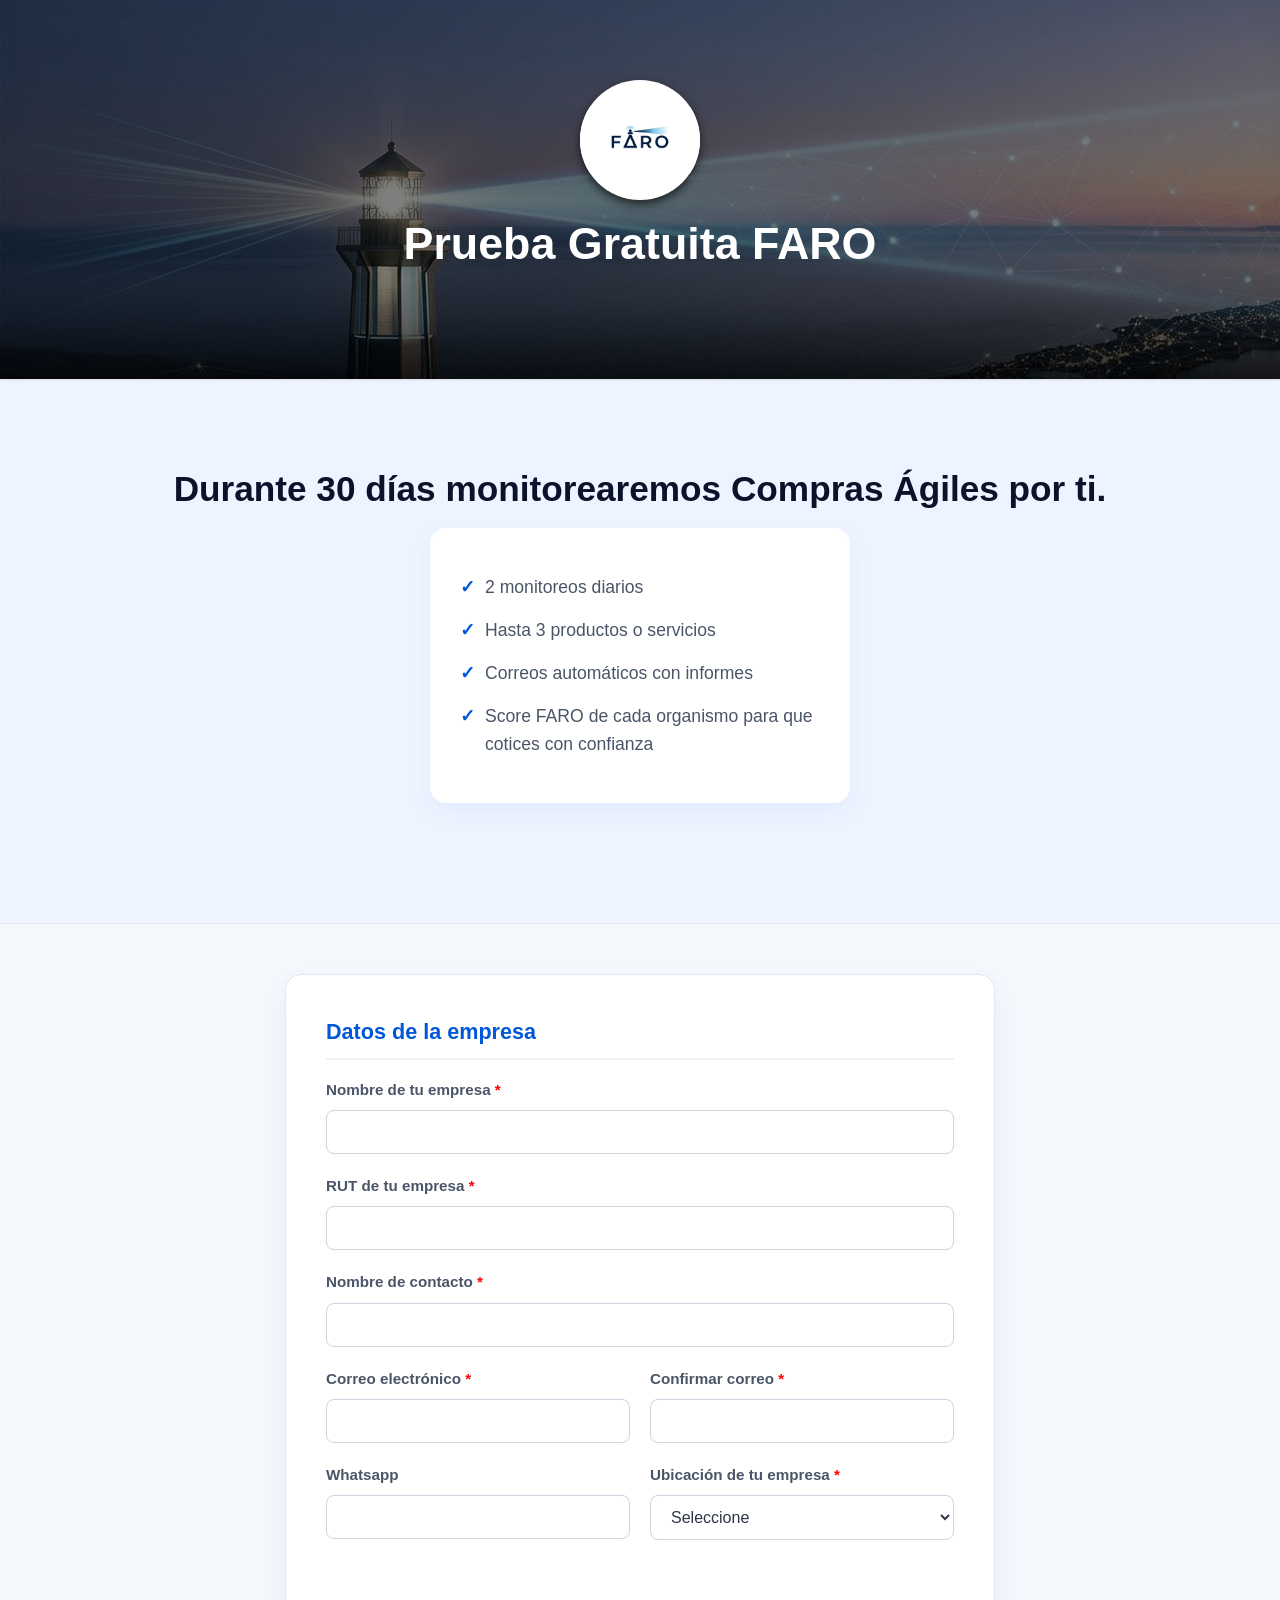
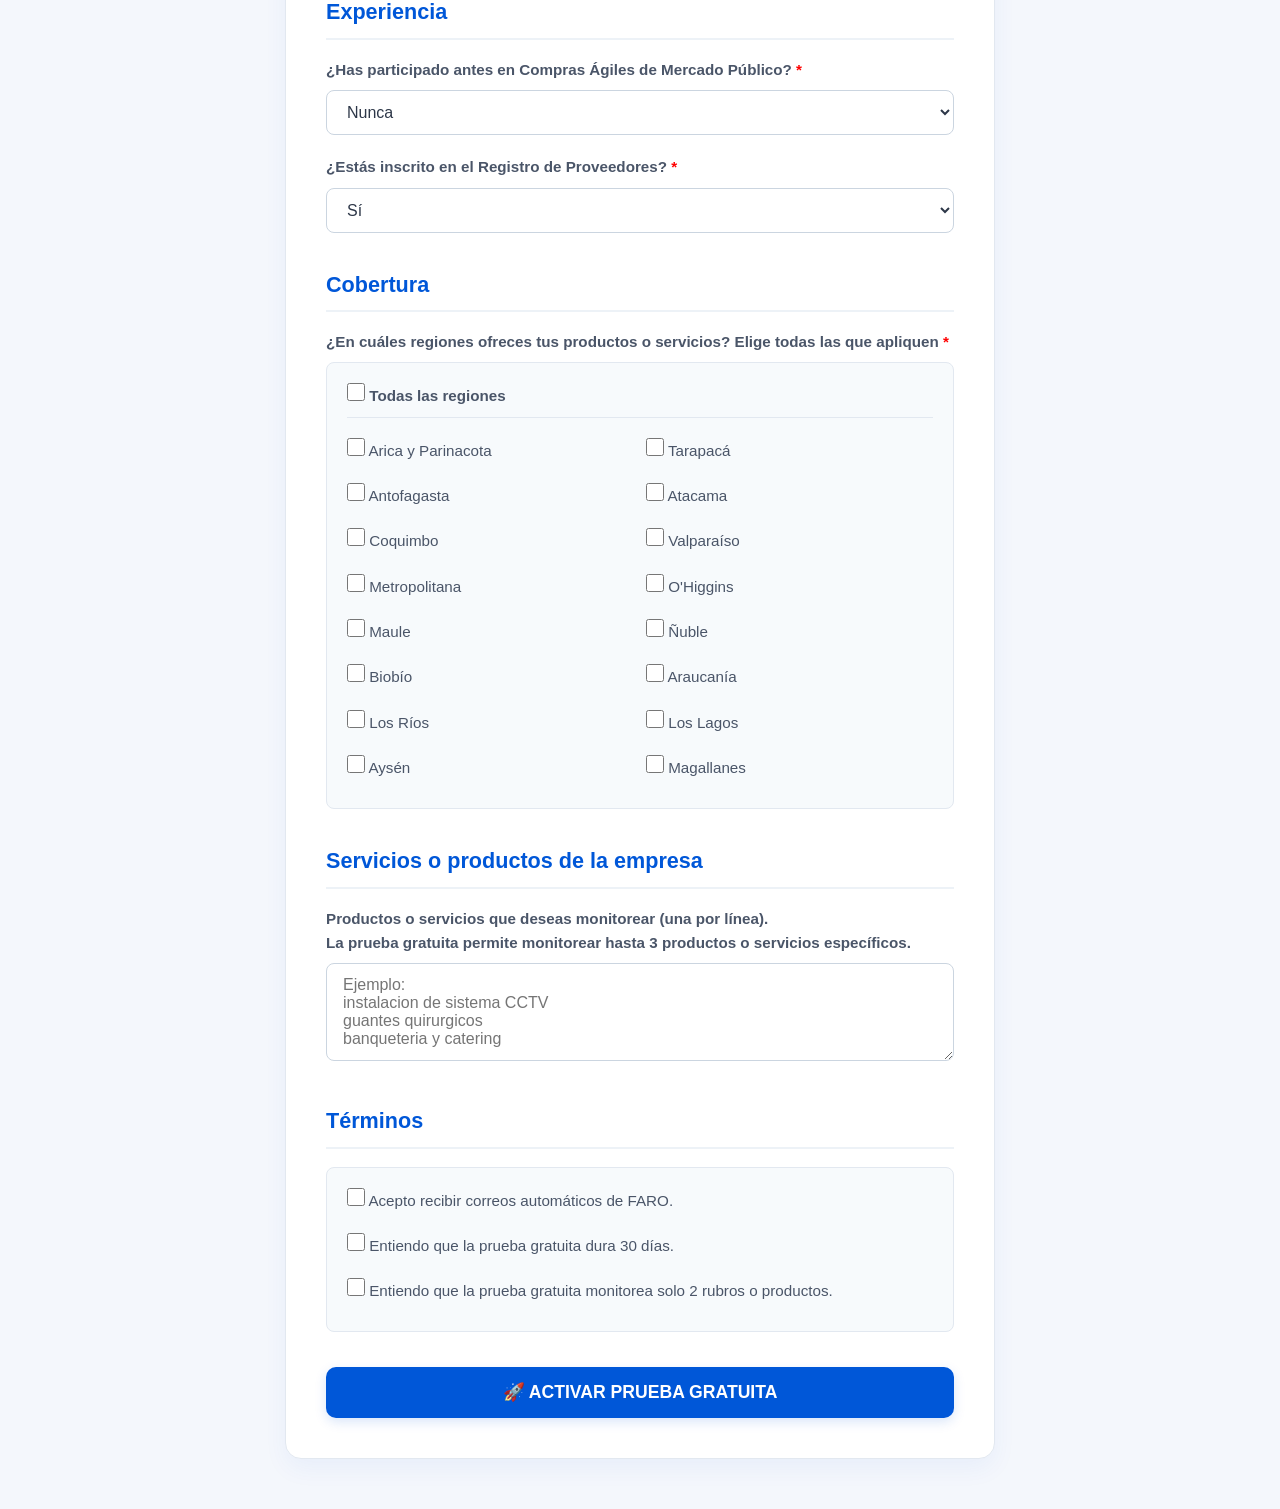
==== formulario.html @ 5e8adc5e "Update formulario.html logo webp" ====
<!DOCTYPE html>
<html lang="es">

<head>
  <meta charset="UTF-8">
  <meta name="viewport" content="width=device-width, initial-scale=1">
  <title>FARO | Prueba Gratuita</title>
  <link rel="stylesheet" href="css/style.css">
</head>

<body>
  <header class="hero">
    <a href="index.html"><img src="img/logo.webp" class="logo" alt="FARO"></a>
    <h1>Prueba Gratuita FARO</h1>
  </header>
    <section class="gratis-form">
      <h2>Durante 30 días monitorearemos Compras Ágiles por ti.</h2>
      <ul>
        <li> 2 monitoreos diarios</li>
        <li> Hasta 3 productos o servicios</li>
        <li> Correos automáticos con informes</li>        
        <li> Score FARO de cada organismo para que cotices con confianza</li>
      </ul>
    </section>
  

  <section class="formulario">
    <form id="clienteForm">

      <h2>Datos de la empresa</h2>

      <div class="form-group">
        <label for="empresa" class="campo-requerido" title="Campo obligatorio">Nombre de tu empresa</label>
        <input type="text" id="empresa" required>
      </div>

      <div class="form-group">
        <label for="rut_empresa" class="campo-requerido" title="Campo obligatorio">RUT de tu empresa</label>
        <input type="text" id="rut_empresa" required>
      </div>

      <div class="form-group">
        <label for="contacto" class="campo-requerido" title="Campo obligatorio">Nombre de contacto</label>
        <input type="text" id="contacto">
      </div>

      <div class="segundo_apellido">
        <label for="contacto">Segundo apellido</label>
        <input type="text" id="segundo_apellido">
      </div>

      <div class="form-group-row">
        <div class="form-group">
          <label for="correo" class="campo-requerido" title="Campo obligatorio">Correo electrónico</label>
          <input type="email" id="correo" required>
        </div>
        
        <div class="form-group">
          <label for="correo2" class="campo-requerido" title="Campo obligatorio">Confirmar correo</label>
          <input type="email" id="correo2" required>
        </div>
      </div>

      <div class="form-group-row">
        <div class="form-group">
          <label for="whatsapp">Whatsapp</label>
          <input type="text" id="whatsapp">
        </div>
        <div class="form-group">
          <label for="region" class="campo-requerido" title="Campo obligatorio">Ubicación de tu empresa</label>
          <select id="region" required>
            <option value="">Seleccione</option>
            <option>Arica y Parinacota</option>
            <option>Tarapacá</option>
            <option>Antofagasta</option>
            <option>Atacama</option>
            <option>Coquimbo</option>
            <option>Valparaíso</option>
            <option>Metropolitana</option>
            <option>O'Higgins</option>
            <option>Maule</option>
            <option>Biobío</option>
            <option>Araucanía</option>
            <option>Los Ríos</option>
            <option>Los Lagos</option>
            <option>Aysén</option>
            <option>Magallanes</option>
          </select>
        </div>
      </div>

      <h2>Experiencia</h2>

      <div class="form-group">
        <label for="experiencia" class="campo-requerido" title="Campo obligatorio">¿Has participado antes en Compras Ágiles de Mercado Público?</label>
        <select id="experiencia">
          <option>Nunca</option>
          <option>Sí, ocasionalmente</option>
          <option>Sí, frecuentemente</option>
        </select>
      </div>

      <div class="form-group">
        <label for="inscrito" class="campo-requerido" title="Campo obligatorio">¿Estás inscrito en el Registro de Proveedores?</label>
        <select id="inscrito">
          <option>Sí</option>
          <option>No</option>
          <option>No estoy seguro</option>
        </select>
      </div>

      <h2>Cobertura</h2>
      <label class="campo-requerido" title="Campo obligatorio">¿En cuáles regiones ofreces tus productos o servicios? Elige todas las que apliquen</label>
      
      <div id="cobertura" class="checkbox-grid">
        <label class="checkbox-label full-width">
          <input type="checkbox" id="todas-regiones"> <strong>Todas las regiones</strong>
        </label>
        <label class="checkbox-label"><input type="checkbox" class="region" value="15"> Arica y Parinacota</label>
        <label class="checkbox-label"><input type="checkbox" class="region" value="1"> Tarapacá</label>
        <label class="checkbox-label"><input type="checkbox" class="region" value="2"> Antofagasta</label>
        <label class="checkbox-label"><input type="checkbox" class="region" value="3"> Atacama</label>
        <label class="checkbox-label"><input type="checkbox" class="region" value="4"> Coquimbo</label>
        <label class="checkbox-label"><input type="checkbox" class="region" value="5"> Valparaíso</label>
        <label class="checkbox-label"><input type="checkbox" class="region" value="13"> Metropolitana</label>
        <label class="checkbox-label"><input type="checkbox" class="region" value="6"> O'Higgins</label>
        <label class="checkbox-label"><input type="checkbox" class="region" value="7"> Maule</label>
        <label class="checkbox-label"><input type="checkbox" class="region" value="16"> Ñuble</label>
        <label class="checkbox-label"><input type="checkbox" class="region" value="8"> Biobío</label>
        <label class="checkbox-label"><input type="checkbox" class="region" value="9"> Araucanía</label>
        <label class="checkbox-label"><input type="checkbox" class="region" value="14"> Los Ríos</label>
        <label class="checkbox-label"><input type="checkbox" class="region" value="10"> Los Lagos</label>
        <label class="checkbox-label"><input type="checkbox" class="region" value="11"> Aysén</label>
        <label class="checkbox-label"><input type="checkbox" class="region" value="12"> Magallanes</label>
      </div>

      <h2>Servicios o productos de la empresa</h2>
      <label class="form-help" title="Campo obligatorio">
        <p>Productos o servicios que deseas monitorear (una por línea).</p>
        <p>La prueba gratuita permite monitorear <strong>hasta 3 productos o servicios específicos.</strong></p>
      </label>
      <div class="form-group">
        <textarea id="productos-servicios" rows="4" placeholder="Ejemplo:&#10;instalacion de sistema CCTV&#10;guantes quirurgicos&#10;banqueteria y catering"></textarea>
      </div>
      
      
      <!-- <h2>Servicios o productos de la empresa</h2>
      <label class="form-help" title="Campo obligatorio">
        La prueba gratuita permite monitorear <strong>solo 2 rubros generales, productos o servicios.</strong>
      </label>
      <div class="form-group">
        <input type="text" id="buscar" placeholder="Buscar producto o servicio...">
        <div id="resultados"></div>
        <div id="seleccionados"></div>
      </div> -->

      <!-- <h2>Excluir oportunidades</h2>
      <label class="form-help" title="Campo obligatorio">Productos o servicios que NO desea monitorear (una por línea).</label>
      <div class="form-group">
        <textarea id="excluir" rows="4" placeholder="Ejemplo:&#10;hospital&#10;casino&#10;alimentación"></textarea>
      </div> -->

     <!-- <h2>Tipo de oportunidades</h2>
       <div class="checkbox-group">
        <label class="checkbox-label"><input type="checkbox" checked id="licitaciones"> Licitaciones Públicas</label>
        <label class="checkbox-label"><input type="checkbox" checked id="compras"> Compras Ágiles</label>
        <label class="checkbox-label"><input type="checkbox" checked id="convenio"> Convenio Marco</label>
        <label class="checkbox-label"><input type="checkbox" checked id="trato"> Trato Directo</label>
      </div> -->

      <h2>Términos</h2>
      <div class="checkbox-group font-small">
        <label class="checkbox-label" required class="campo-requerido" title="Campo obligatorio"><input type="checkbox" required> Acepto recibir correos automáticos de FARO.</label>
        <label class="checkbox-label" required class="campo-requerido" title="Campo obligatorio"><input type="checkbox" required> Entiendo que la prueba gratuita dura 30 días.</label>
        <label class="checkbox-label" required class="campo-requerido" title="Campo obligatorio"><input type="checkbox" required> Entiendo que la prueba gratuita monitorea solo 2 rubros o productos.</label>
      </div>

      <button type="submit" class="btn btn-submit">🚀 ACTIVAR PRUEBA GRATUITA</button>
    </form>
  </section>

  <script src="js/formulario.js"></script>
</body>

</html>
---- css/style.css ----
/* ==========================================================================
   ESTILOS GENERALES 
   ========================================================================== */
* {
    margin: 0;
    padding: 0;
    box-sizing: border-box;
}

body {
    font-family: 'Segoe UI', Arial, Helvetica, sans-serif;
    background: #f4f7fc;
    color: #2d3748;
    line-height: 1.6;
}

/* ==========================================================================
   HERO (COMPARTIDO)
   ========================================================================== */
.hero {
    text-align: center;
    padding: 80px 20px;
    background-image: linear-gradient(rgba(0, 0, 0, 0.5), rgba(0, 0, 0, 0.5)), url("../img/hero_bg.png");
    border-bottom: 1px solid #e2e8f0;
    box-shadow: inset 0 -120px 100px -100px rgba(0, 0, 0, 1);
}

.hero img {
    width: 120px;
    height: 120px;
    border-radius: 50%;
    overflow: hidden;
    object-fit: contain; 
    background-color: #fff;
    box-shadow: 0 4px 10px 0 rgba(0, 0, 0, 0.65);
}

.hero h1 {
    font-size: 2.8rem;
    color: #fff;
    margin-bottom: 20px;
    font-weight: 800;
}

.hero p {
    max-width: 650px;
    margin: 0 auto 30px auto;
    color: #fff;
    font-size: 1.2rem;
}

/* BOTONES GLOBAES */
.btn {
    display: inline-block;
    background: #0057d8;
    color: white;
    text-decoration: none;
    padding: 15px 35px;
    border-radius: 10px;
    font-weight: bold;
    font-size: 1rem;
    transition: all .3s ease;
    border: none;
    box-shadow: 0 4px 12px rgba(0, 87, 216, 0.15);
}

.btn:hover {
    background: #003f9e;
    transform: translateY(-2px);
    box-shadow: 0 6px 20px rgba(0, 87, 216, 0.25);
}

/* ==========================================================================
   LANDING PAGE (INDEX.HTML)
   ========================================================================== */

/* SECCIÓN BENEFICIOS */
.beneficios {
    max-width: 1000px;
    margin: 0 auto;
    padding: 80px 20px;
    display: grid;
    grid-template-columns: repeat(auto-fit, minmax(220px, 1fr));
    gap: 20px;
}

.beneficios h2 {
    grid-column: 1 / -1; /* Hace que el título ocupe todo el ancho */
    text-align: center;
    font-size: 2.2rem;
    color: #0b132b;
    margin-bottom: 40px;
}

.card {
    background: white;
    padding: 25px;
    border-radius: 15px;
    box-shadow: 0 4px 15px rgba(0,0,0,.04);
    text-align: center;
    font-size: 1.1rem;
    font-weight: 600;
    color: #0057d8; /* Color azul para destacar el check */
    border: 1px solid #e2e8f0;
}

/* SECCIÓN TYC */

.contenedor-apilado {
    display: flex;
    flex-direction: column; /* Apila los bloques verticalmente */
    gap: 20px; /* Espacio exacto entre cada bloque apilado */
    max-width: 600px; /* Ancho máximo del contenedor */
    margin: 0 auto; /* Centra el contenedor en la página */
}

.bloque-texto {
    background-color: #f4f4f4; /* Color de fondo del bloque */
    padding: 20px; /* Separación interna del texto respecto al borde */
    border-radius: 8px; /* Bordes redondeados */
    box-shadow: 0 4px 6px rgba(0, 0, 0, 0.1); /* Sutil sombra para dar profundidad */
}

.bloque-texto h3 {
    margin-top: 0;
    color: #333;
}

.bloque-texto p {
    color: #666;
    line-height: 1.5;
}



/* SECCIÓN PRUEBA GRATIS (INDEX) */
.gratis {
    text-align: center;
    background: #eef4ff;
    padding: 80px 20px;
    border-top: 1px solid #e2e8f0;
    border-bottom: 1px solid #e2e8f0;
}

.gratis h2 {
    font-size: 2.2rem;
    color: #0b132b;
    margin-bottom: 10px;
}

.gratis h3 {
    font-size: 3.5rem;
    color: #0057d8;
    margin-bottom: 25px;
    font-weight: 800;
}

.gratis ul {
    list-style: none;
    margin: 0 auto 40px auto;
    max-width: 320px;
    text-align: left;
    background: white;
    padding: 30px;
    border-radius: 16px;
    box-shadow: 0 10px 25px rgba(0, 87, 216, 0.05);
}

.gratis li {
    margin: 15px 0;
    font-size: 1.1rem;
    color: #4a5568;
    display: flex;
    align-items: flex-start;
    gap: 10px;
}

.gratis li::before {
    content: "✓";
    color: #0057d8;
    font-weight: bold;
}

.gratis-form {
    text-align: center;
    background: #eef4ff;
    padding: 80px 20px;
    border-top: 1px solid #e2e8f0;
    border-bottom: 1px solid #e2e8f0;
}

.gratis-form h2 {
    font-size: 2.2rem;
    color: #0b132b;
    margin-bottom: 10px;
}

.gratis-form h3 {
    font-size: 3.5rem;
    color: #0057d8;
    margin-bottom: 25px;
    font-weight: 800;
}

.gratis-form ul {
    list-style: none;
    margin: 0 auto 40px auto;
    max-width: 420px;
    text-align: left;
    background: white;
    padding: 30px;
    border-radius: 16px;
    box-shadow: 0 10px 25px rgba(0, 87, 216, 0.05);
}

.gratis-form li {
    margin: 15px 0;
    font-size: 1.1rem;
    color: #4a5568;
    display: flex;
    align-items: flex-start;
    gap: 10px;
}

.gratis-form li::before {
    content: "✓";
    color: #0057d8;
    font-weight: bold;
}

/* SECCIÓN PLANES */
.planes {
    max-width: 1050px;
    margin: 0 auto;
    padding: 80px 20px;
    display: grid;
    grid-template-columns: repeat(auto-fit, minmax(280px, 1fr));
    gap: 30px;
}

.planes > div:first-child {
    grid-column: 1 / -1; /* Centra el título "Planes" evitando que rompa la grilla */
    text-align: center;
    margin-bottom: 20px;
}

.planes h2 {
    font-size: 2.2rem;
    color: #0b132b;
}

.plan {
    background: white;
    padding: 40px 30px;
    border-radius: 20px;
    text-align: center;
    box-shadow: 0 4px 20px rgba(0,0,0,.04);
    border: 1px solid #e2e8f0;
    transition: transform 0.3s ease, box-shadow 0.3s ease;
}

.plan:hover {
    transform: translateY(-5px);
    box-shadow: 0 12px 30px rgba(0,0,0,.08);
}

.plan h3 {
    color: #0057d8;
    font-size: 1.6rem;
    margin-bottom: 15px;
}

.plan p {
    color: #4a5568;
    margin-bottom: 12px;
    font-size: 1.05rem;
}

/* FOOTER */
footer {
    background: #11141a;
    color: #a0aec0;
    text-align: center;
    padding: 40px 20px;
    font-size: 0.95rem;
}

/* ==========================================================================
   SECCIÓN FORMULARIO (FORMULARIO.HTML)
   ========================================================================== */
.formulario {
    max-width: 750px;
    margin: 0 auto;
    padding: 50px 20px;
}

/* Agrega el asterisco rojo y en negrita */
.campo-requerido::after {
  content: " *";
  color: red;
  font-weight: bold;
}

/* Opcional: Si quieres que el usuario sepa qué significa el asterisco, 
   puedes cambiar el cursor cuando pase por encima del label */
.campo-requerido {
  cursor: help;
}

#clienteForm {
    background: white;
    padding: 40px;
    border-radius: 16px;
    box-shadow: 0 10px 25px rgba(0, 87, 216, 0.05);
    border: 1px solid #e2e8f0;
}

#clienteForm h2 {
    font-size: 1.35rem;
    color: #0057d8;
    margin-top: 35px;
    margin-bottom: 18px;
    padding-bottom: 8px;
    border-bottom: 2px solid #edf2f7;
    text-align: left;
}

#clienteForm h2:first-of-type {
    margin-top: 0;
}

.form-group {
    margin-bottom: 20px;
}

.form-group-row {
    display: flex;
    gap: 20px;
}

.form-group-row .form-group {
    flex: 1;
}

#clienteForm label {
    display: block;
    font-weight: 600;
    margin-bottom: 8px;
    color: #4a5568;
    font-size: 0.95rem;
}

.segundo_apellido {
   display:none;
}

#clienteForm input[type="text"],
#clienteForm input[type="email"],
#clienteForm select,
#clienteForm textarea {
    width: 100%;
    padding: 12px 16px;
    border: 1.5px solid #cbd5e0;
    border-radius: 8px;
    font-size: 1rem;
    font-family: inherit;
    color: #2d3748;
    background-color: #fff;
    transition: all 0.3s ease;
}

#clienteForm input:focus,
#clienteForm select:focus,
#clienteForm textarea:focus {
    outline: none;
    border-color: #0057d8;
    box-shadow: 0 0 0 3px rgba(0, 87, 216, 0.15);
}

.form-help {
    font-size: 0.95rem;
    color: #718096;
    margin-bottom: 12px;
}

.checkbox-grid {
    display: grid;
    grid-template-columns: repeat(auto-fill, minmax(200px, 1fr));
    gap: 12px;
    background: #f7fafc;
    padding: 20px;
    border-radius: 8px;
    border: 1px solid #e2e8f0;
    margin-bottom: 20px;
}

.checkbox-group {
    display: flex;
    flex-direction: column;
    gap: 12px;
    background: #f7fafc;
    padding: 20px;
    border-radius: 8px;
    border: 1px solid #e2e8f0;
    margin-bottom: 20px;
}

.checkbox-label {
    display: flex;
    align-items: center;
    gap: 10px;
    font-weight: 500 !important;
    cursor: pointer;
    font-size: 0.95rem;
}

.checkbox-label input[type="checkbox"] {
    width: 18px;
    height: 18px;
    accent-color: #0057d8;
    cursor: pointer;
}

.full-width {
    grid-column: 1 / -1;
    border-bottom: 1px solid #e2e8f0;
    padding-bottom: 8px;
    margin-bottom: 4px;
}

.font-small .checkbox-label {
    font-size: 0.9rem;
}

.btn-submit {
    width: 100%;
    font-size: 1.1rem;
    margin-top: 15px;
    cursor: pointer;
}

/* ==========================================================================
   RESPONSIVE (DISPOSITIVOS MÓVILES)
   ========================================================================== */
@media(max-width: 768px) {
    .hero h1 {
        font-size: 2rem;
    }

    .hero p {
        font-size: 1rem;
    }

    .beneficios, .planes {
        grid-template-columns: 1fr;
        padding: 50px 20px;
    }

    #clienteForm {
        padding: 25px 20px;
    }

    .form-group-row {
        flex-direction: column;
        gap: 0;
    }

    .checkbox-grid {
        grid-template-columns: 1fr;
    }
}
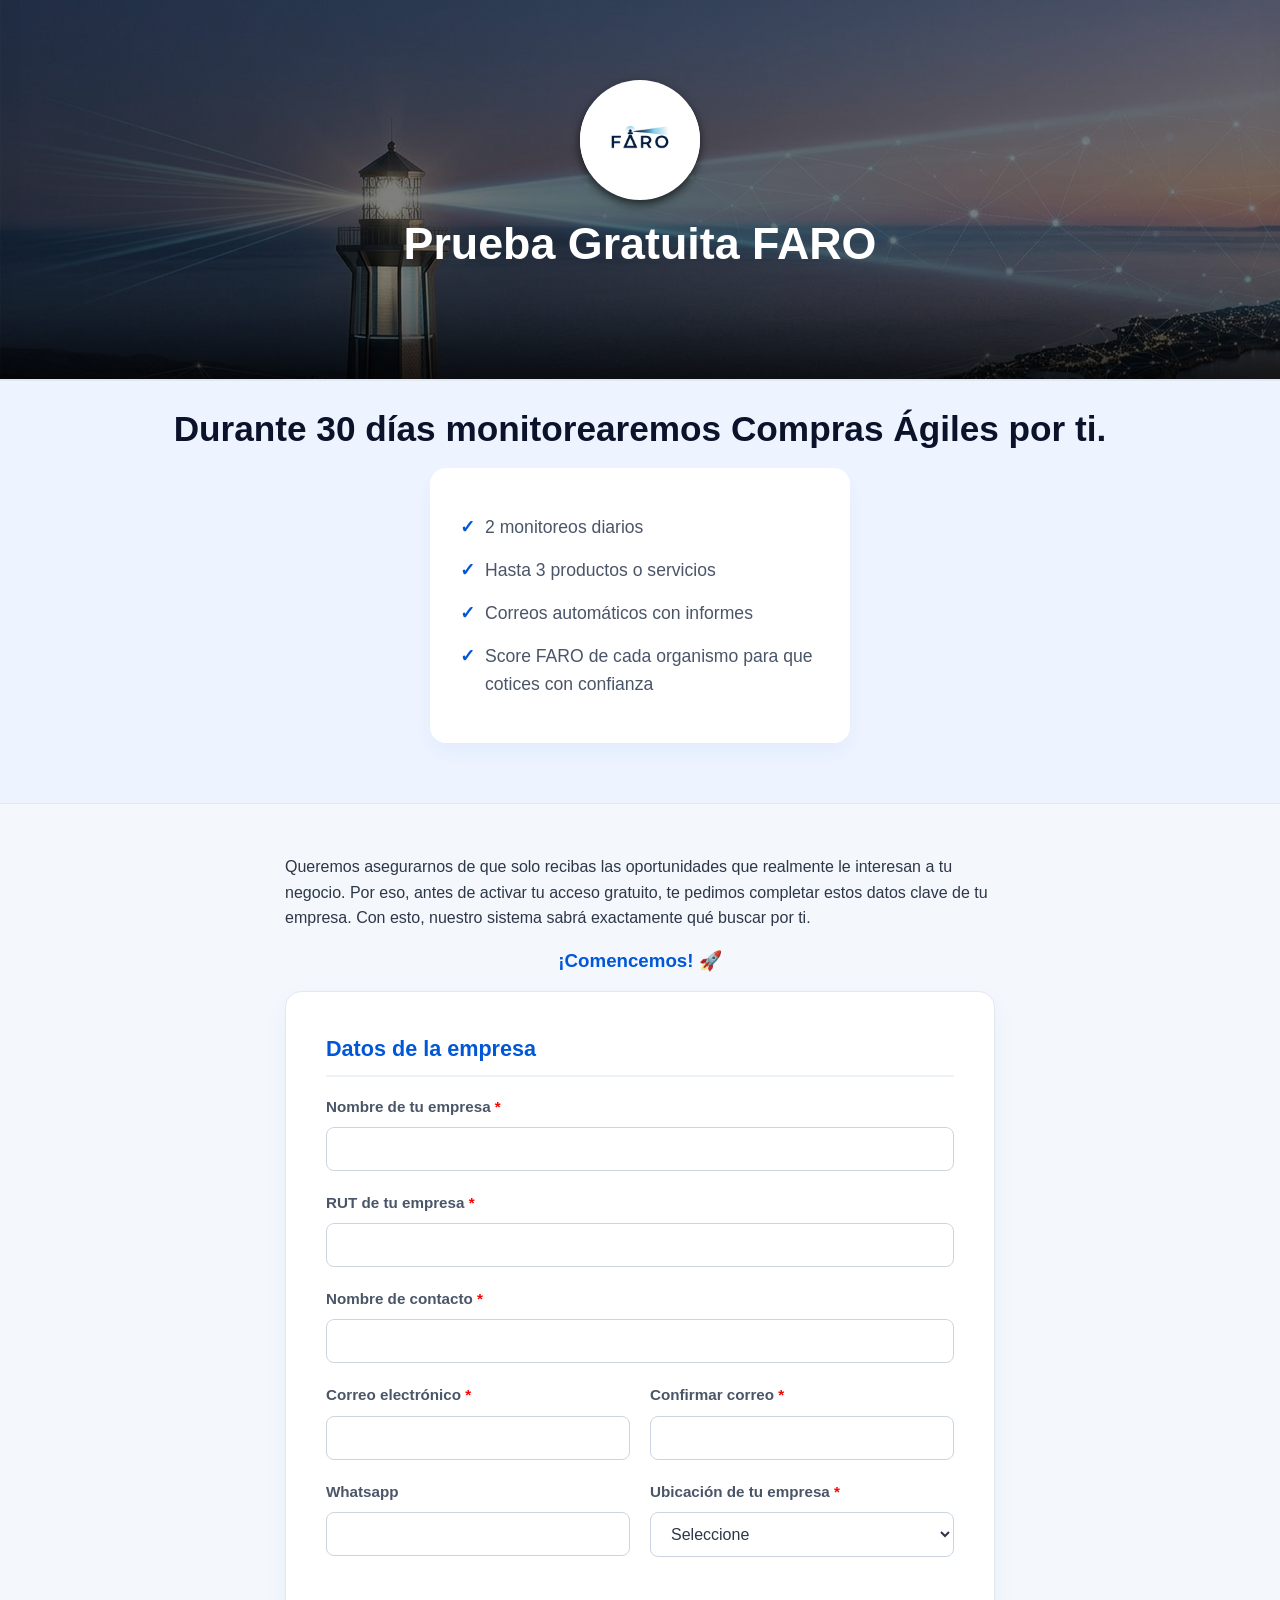
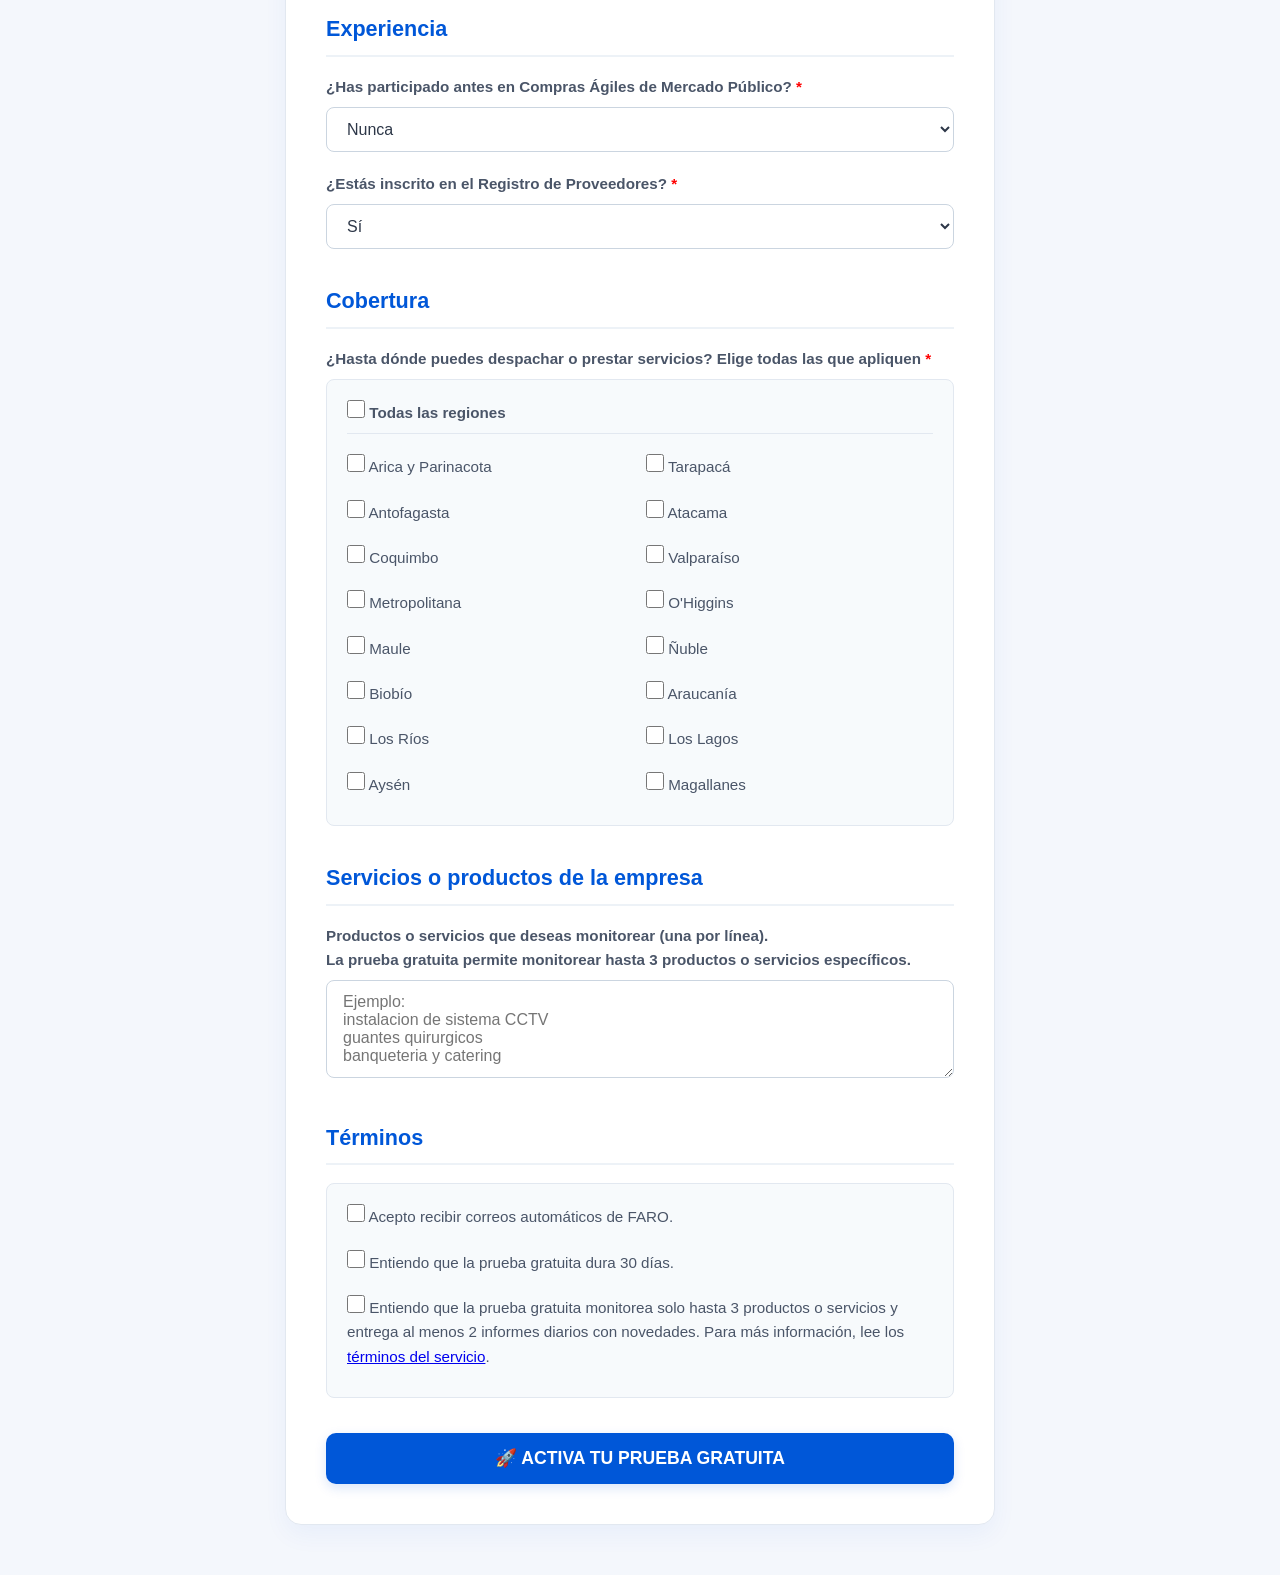
==== commit c3fcf3b5: "Update formulario.html styling" ====
--- a/formulario.html
+++ b/formulario.html
@@ -13,7 +13,7 @@
     <a href="index.html"><img src="img/logo.webp" class="logo" alt="FARO"></a>
     <h1>Prueba Gratuita FARO</h1>
   </header>
-    <section class="gratis-form">
+    <section class="gratis-form" style="padding:20px;">
       <h2>Durante 30 días monitorearemos Compras Ágiles por ti.</h2>
       <ul>
         <li> 2 monitoreos diarios</li>
@@ -25,6 +25,14 @@
   
 
   <section class="formulario">
+    <div class="para">
+    <p>
+    Queremos asegurarnos de que solo recibas las oportunidades que realmente le interesan a tu negocio. 
+    Por eso, antes de activar tu acceso gratuito, te pedimos completar estos datos clave de tu empresa. 
+    Con esto, nuestro sistema sabrá exactamente qué buscar por ti. 
+    <h3 style="text-align:center; color:#0057d8; padding:15px">¡Comencemos! 🚀</h3>
+    </p>
+    </div>
     <form id="clienteForm">
 
       <h2>Datos de la empresa</h2>
@@ -110,7 +118,10 @@
       </div>
 
       <h2>Cobertura</h2>
-      <label class="campo-requerido" title="Campo obligatorio">¿En cuáles regiones ofreces tus productos o servicios? Elige todas las que apliquen</label>
+      <label class="campo-requerido" title="Campo obligatorio">
+        ¿Hasta dónde puedes despachar o prestar servicios? 
+        Elige todas las que apliquen
+      </label>
       
       <div id="cobertura" class="checkbox-grid">
         <label class="checkbox-label full-width">
@@ -172,10 +183,10 @@
       <div class="checkbox-group font-small">
         <label class="checkbox-label" required class="campo-requerido" title="Campo obligatorio"><input type="checkbox" required> Acepto recibir correos automáticos de FARO.</label>
         <label class="checkbox-label" required class="campo-requerido" title="Campo obligatorio"><input type="checkbox" required> Entiendo que la prueba gratuita dura 30 días.</label>
-        <label class="checkbox-label" required class="campo-requerido" title="Campo obligatorio"><input type="checkbox" required> Entiendo que la prueba gratuita monitorea solo 2 rubros o productos.</label>
+        <label class="checkbox-label" required class="campo-requerido" title="Campo obligatorio"><input type="checkbox" required> Entiendo que la prueba gratuita monitorea solo hasta 3 productos o servicios y entrega al menos 2 informes diarios con novedades. Para más información, lee los <a href="tyc.html" target="_blank" rel="noopener noreferrer"> términos del servicio</a>.</label>
       </div>
 
-      <button type="submit" class="btn btn-submit">🚀 ACTIVAR PRUEBA GRATUITA</button>
+      <button type="submit" class="btn btn-submit">🚀 ACTIVA TU PRUEBA GRATUITA</button>
     </form>
   </section>
 
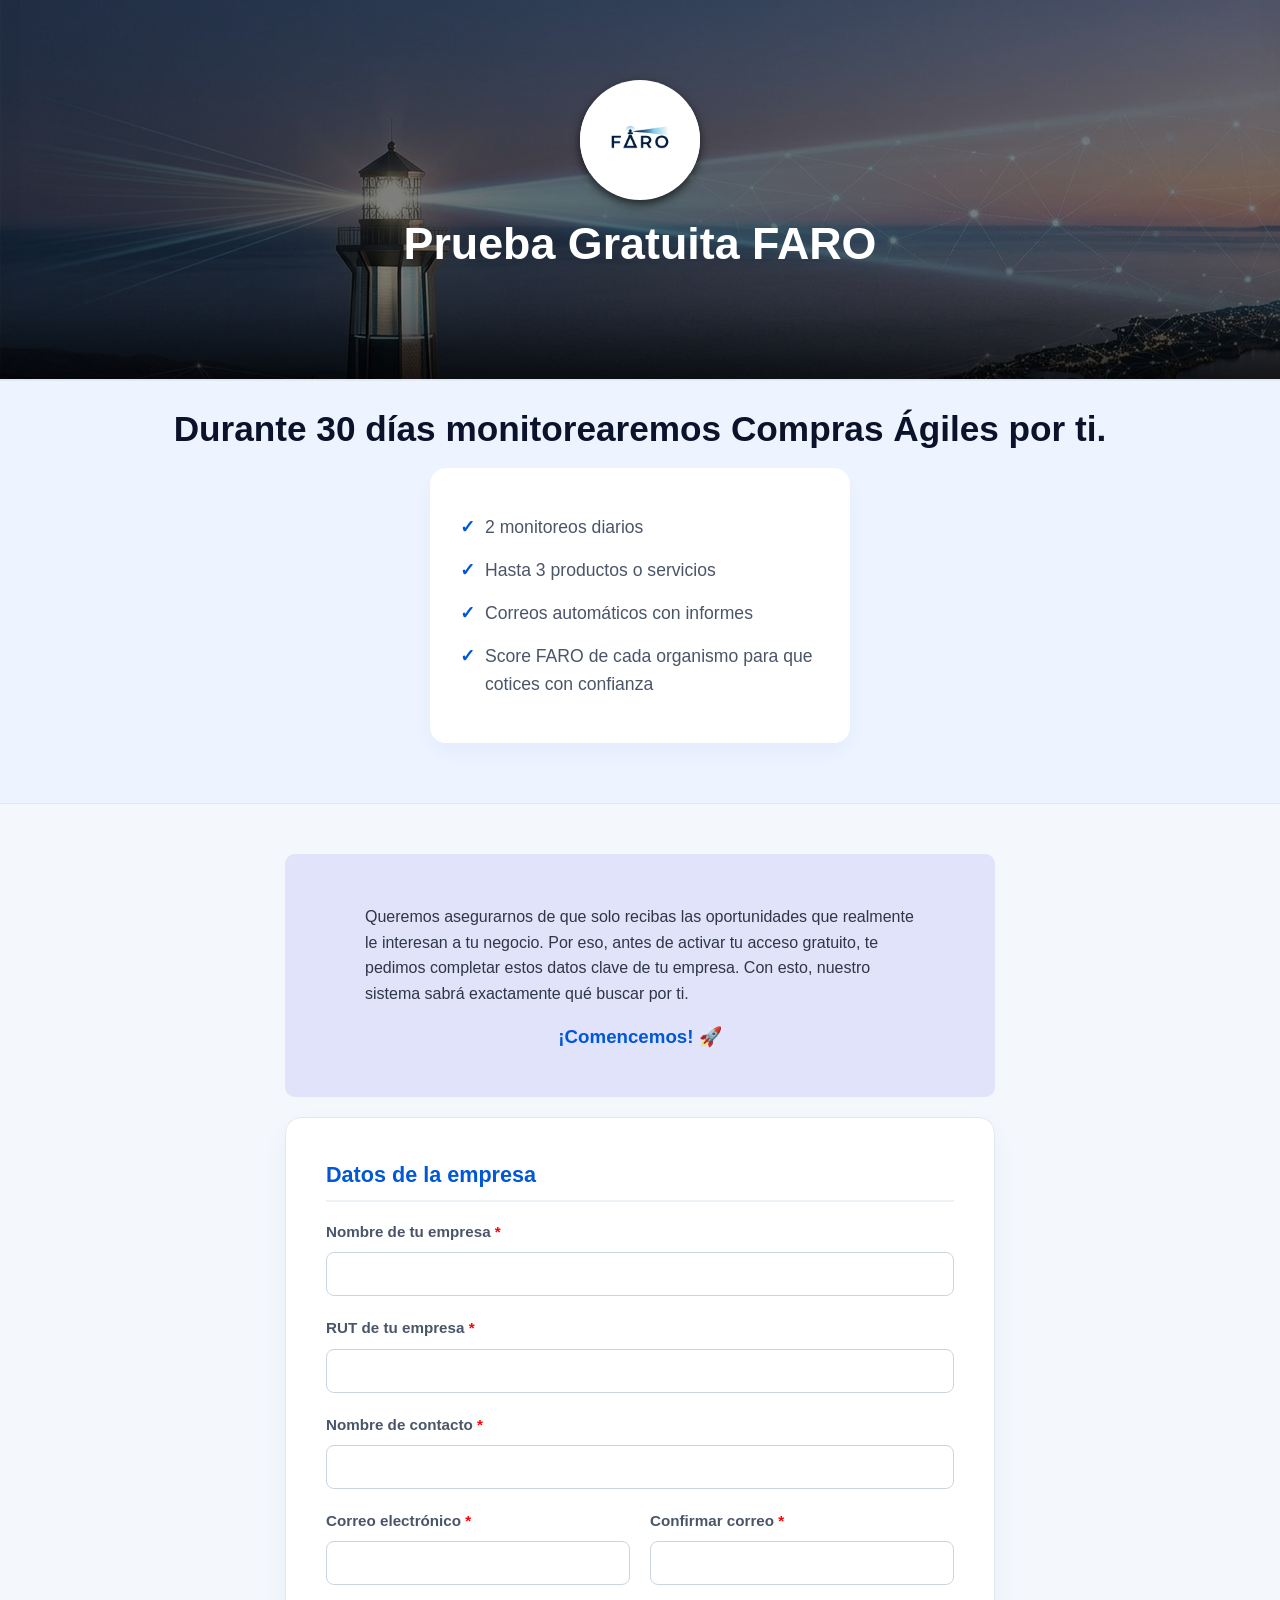
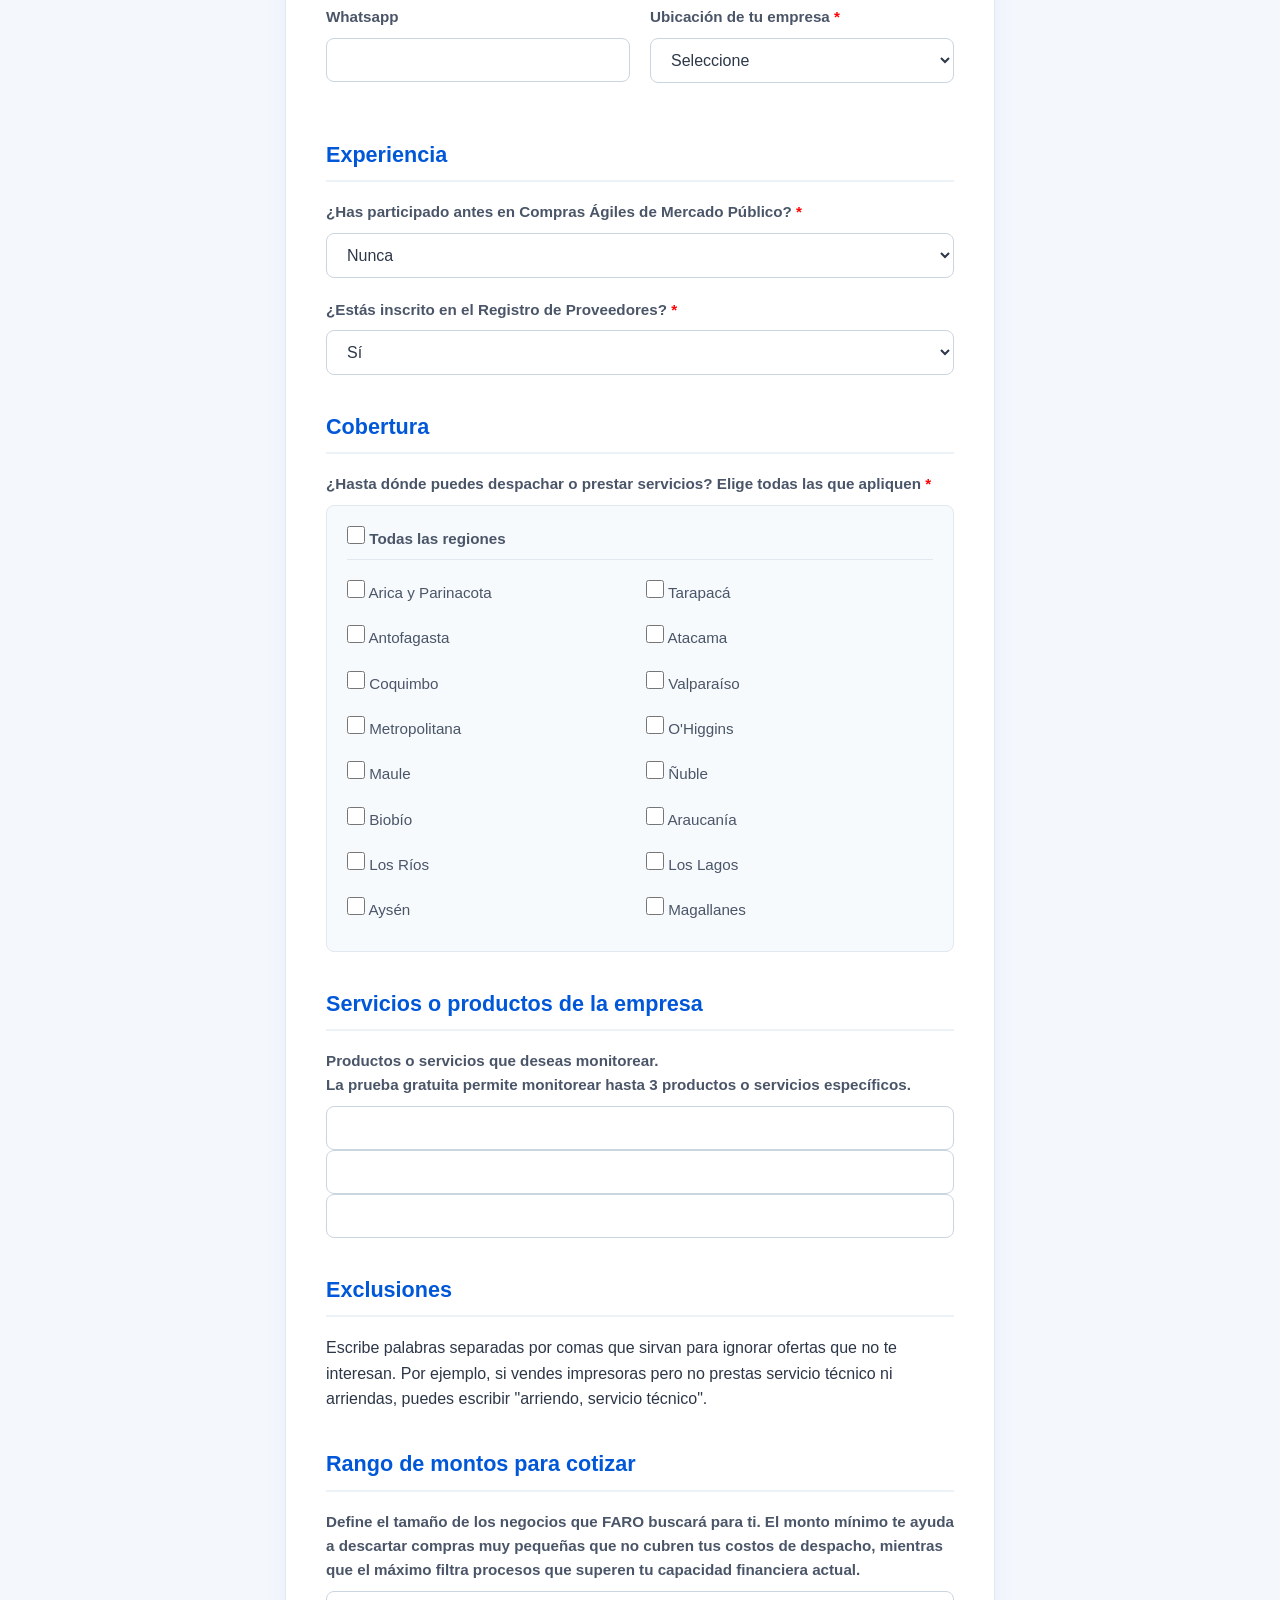
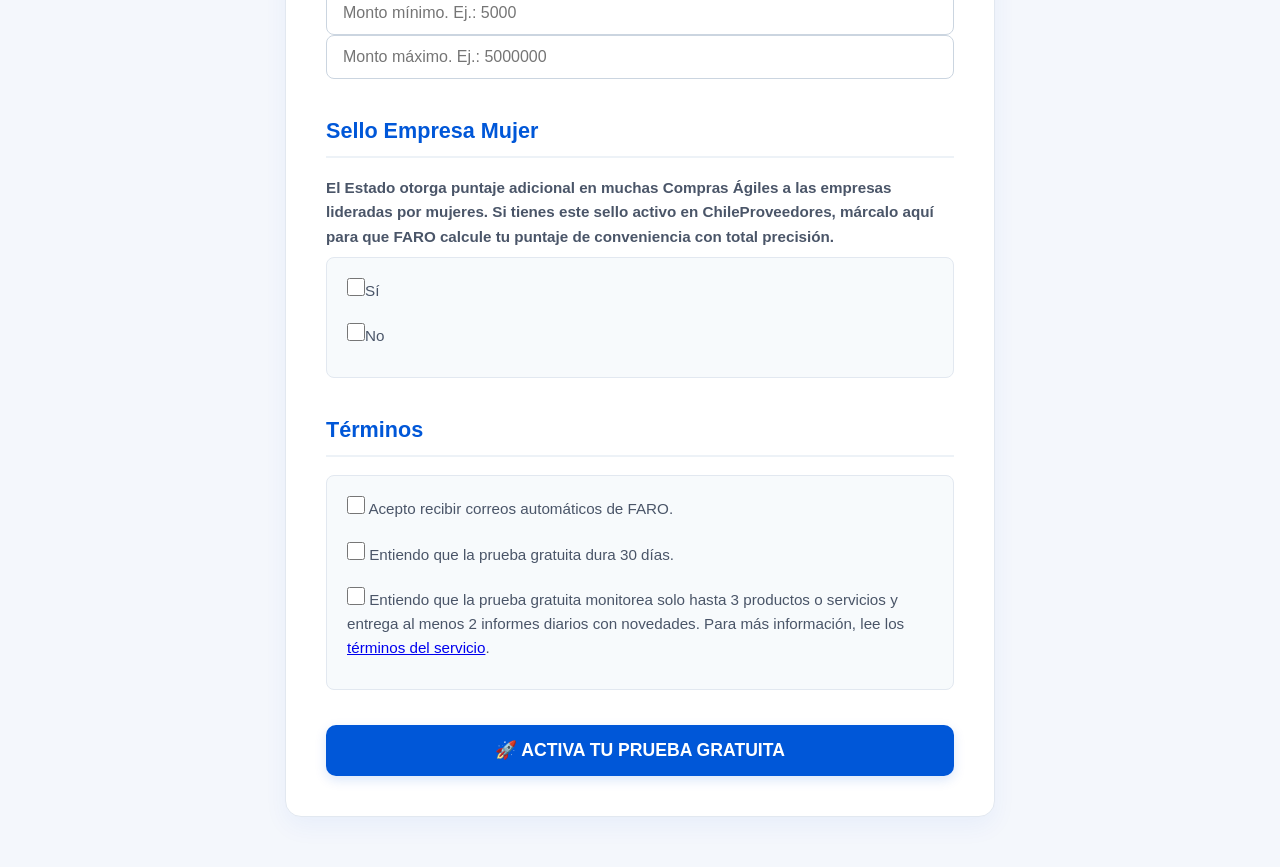
==== commit 6b921039: "Update formulario.html" ====
--- a/formulario.html
+++ b/formulario.html
@@ -147,13 +147,50 @@
 
       <h2>Servicios o productos de la empresa</h2>
       <label class="form-help" title="Campo obligatorio">
-        <p>Productos o servicios que deseas monitorear (una por línea).</p>
+        <p>Productos o servicios que deseas monitorear.</p>
         <p>La prueba gratuita permite monitorear <strong>hasta 3 productos o servicios específicos.</strong></p>
       </label>
       <div class="form-group">
+        <input type="text" class="campo-requerido" required>
+        <input type="text">
+        <input type="text">
+      </div>
+
+      <h2>Exclusiones</h2>
+      <p>Escribe palabras separadas por comas que sirvan para ignorar ofertas que no te interesan. 
+        Por ejemplo, si vendes impresoras pero no prestas servicio técnico ni arriendas, 
+        puedes escribir "arriendo, servicio técnico".</p>
+
+      
+      <h2>Rango de montos para cotizar</h2>
+      <label class="form-help" title="Campo obligatorio">
+        <p>Define el tamaño de los negocios que FARO buscará para ti. 
+          El monto mínimo te ayuda a descartar compras muy pequeñas que no cubren tus costos de despacho, 
+          mientras que el máximo filtra procesos que superen tu capacidad financiera actual.</p>
+      </label>
+      <div class="form-group">
+        <input type="text" class="campo-requerido" required placeholder="Monto mínimo. Ej.: 5000">
+        <input type="text" class="campo-requerido" required placeholder="Monto máximo. Ej.: 5000000">        
+      </div>
+
+      <h2>Sello Empresa Mujer</h2>
+      <label class="form-help" title="Campo obligatorio">
+        <p>
+          El Estado otorga puntaje adicional en muchas Compras Ágiles a las empresas lideradas por mujeres. 
+          Si tienes este sello activo en ChileProveedores, márcalo aquí para que FARO 
+          calcule tu puntaje de conveniencia con total precisión.
+        </p>
+      </label>
+        <div class="checkbox-group font-small">
+        <label class="checkbox-label" class="campo-requerido" title="Campo obligatorio"><input type="checkbox" required>Sí </label>
+        <label class="checkbox-label" class="campo-requerido" title="Campo obligatorio"><input type="checkbox" required>No </label>
+        </div>
+    
+      
+      <!-- <div class="form-group">
         <textarea id="productos-servicios" rows="4" placeholder="Ejemplo:&#10;instalacion de sistema CCTV&#10;guantes quirurgicos&#10;banqueteria y catering"></textarea>
       </div>
-      
+      -->
       
       <!-- <h2>Servicios o productos de la empresa</h2>
       <label class="form-help" title="Campo obligatorio">
--- a/css/style.css
+++ b/css/style.css
@@ -294,6 +294,13 @@
     padding: 50px 20px;
 }
 
+.para {
+   border-radius: 10px;
+   padding: 50px 80px 30px 80px;
+   background-color: #787ee529;
+   margin-bottom: 20px;
+}
+
 /* Agrega el asterisco rojo y en negrita */
 .campo-requerido::after {
   content: " *";
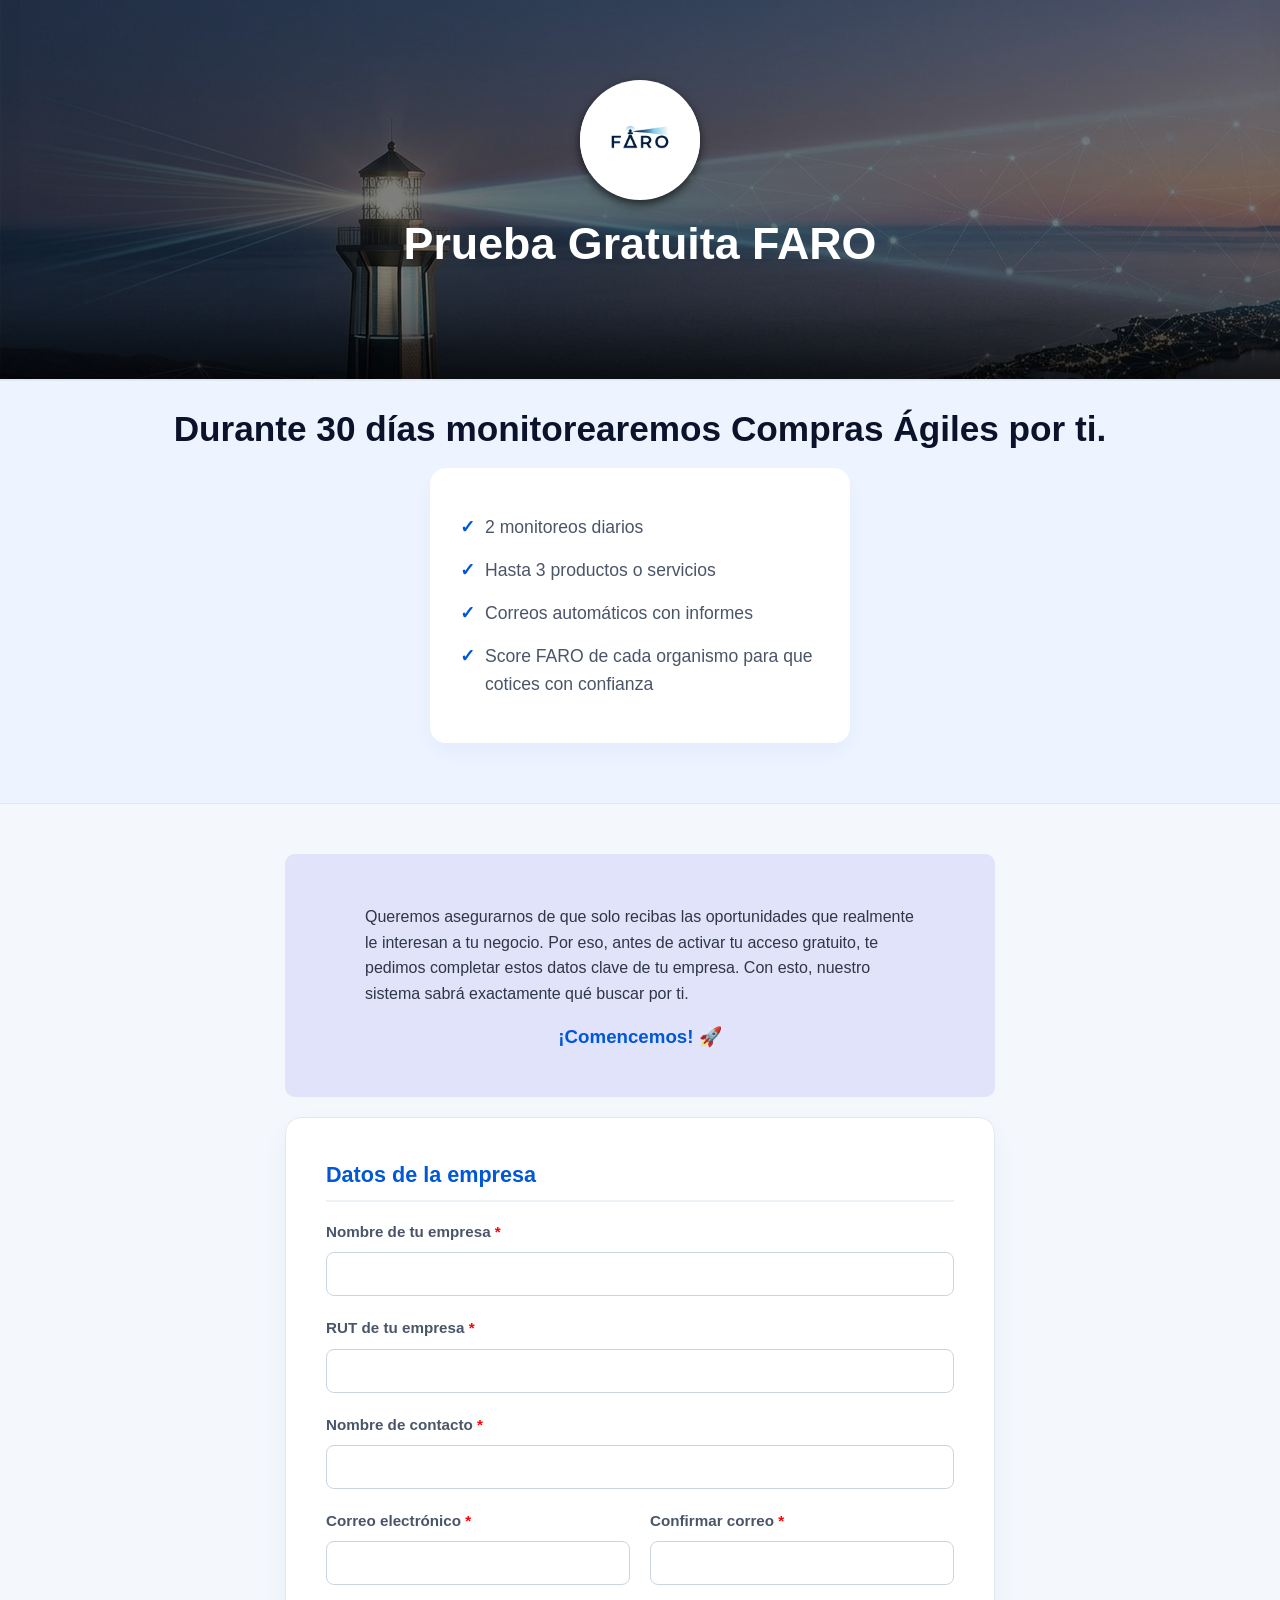
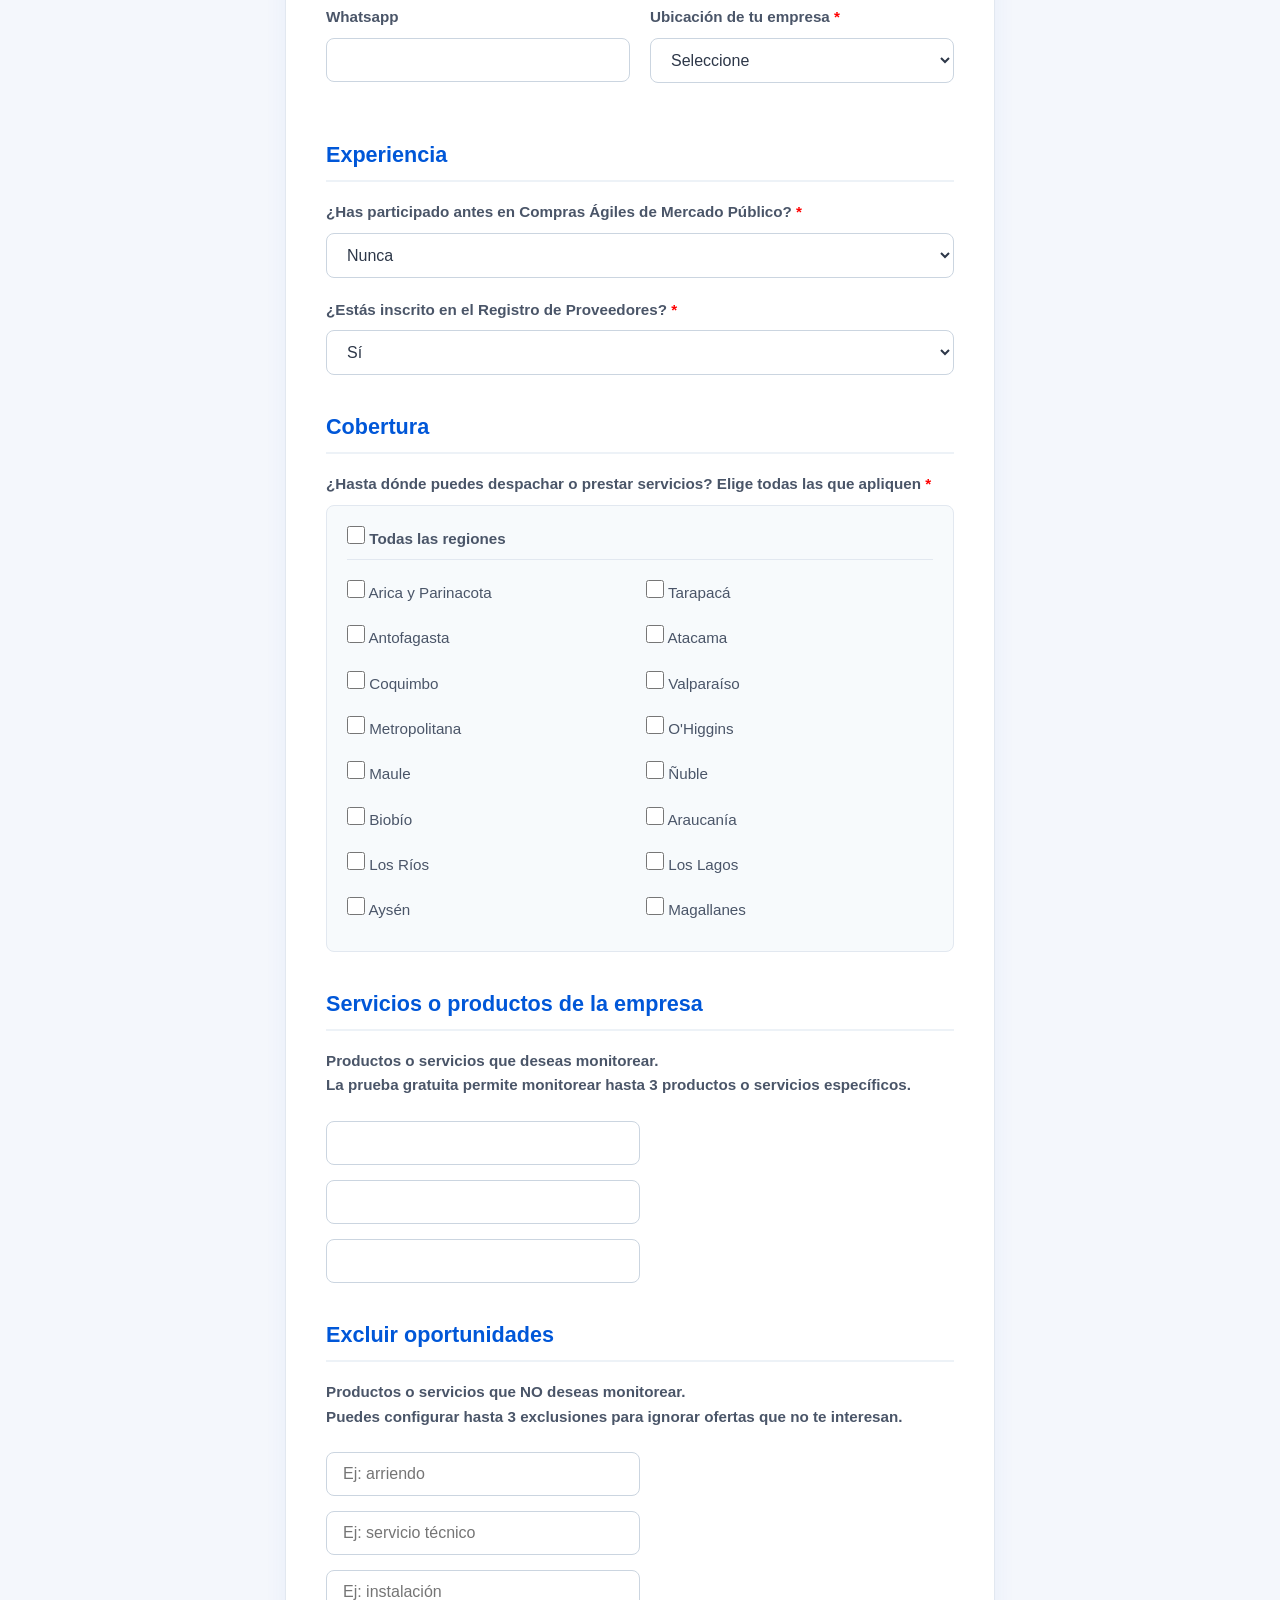
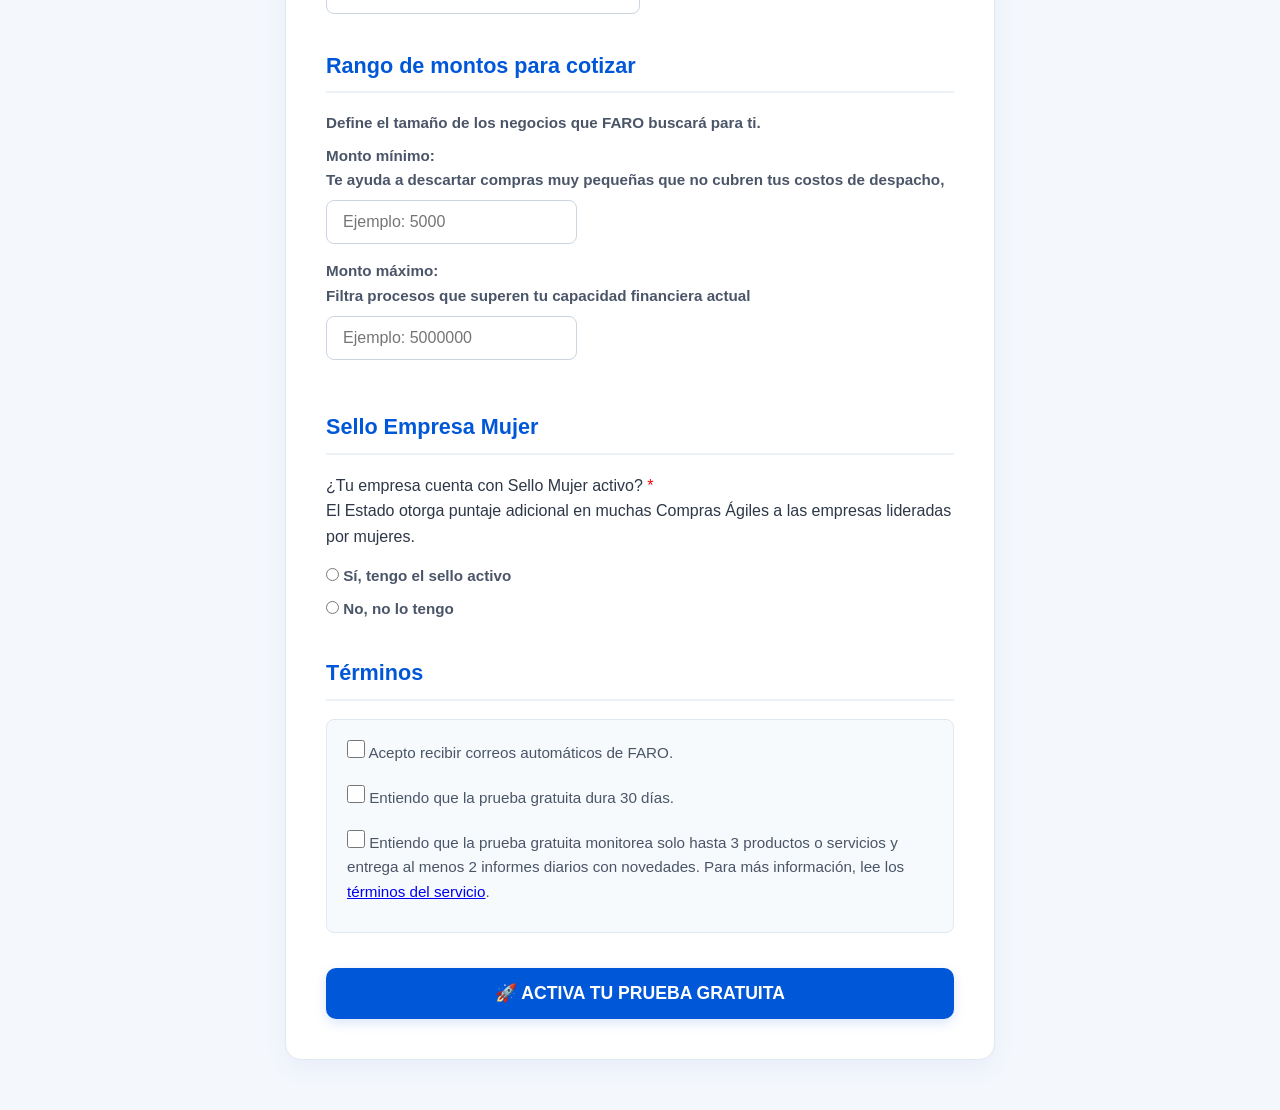
==== commit 71f178f4: "Update formulario.html" ====
--- a/formulario.html
+++ b/formulario.html
@@ -151,41 +151,56 @@
         <p>La prueba gratuita permite monitorear <strong>hasta 3 productos o servicios específicos.</strong></p>
       </label>
       <div class="form-group">
-        <input type="text" class="campo-requerido" required>
-        <input type="text">
-        <input type="text">
-      </div>
-
-      <h2>Exclusiones</h2>
-      <p>Escribe palabras separadas por comas que sirvan para ignorar ofertas que no te interesan. 
-        Por ejemplo, si vendes impresoras pero no prestas servicio técnico ni arriendas, 
-        puedes escribir "arriendo, servicio técnico".</p>
+          <input id="prod_1" style="margin:15px 0 0 0; width:50%;" type="text" class="campo-requerido">
+          <input id="prod_2" style="margin:15px 0 0 0; width:50%;" type="text" class="campo-requerido">
+          <input id="prod_3" style="margin:15px 0 0 0; width:50%;" type="text" class="campo-requerido">
+      </div>
+
+
+      <h2>Excluir oportunidades</h2>
+    <label class="form-help" title="Campo opcional">
+      <p>Productos o servicios que NO deseas monitorear.</p>
+      <p>Puedes configurar <strong>hasta 3 exclusiones</strong> para ignorar ofertas que no te interesan.</p>
+    </label>
+    <div class="form-group">
+      <!-- Tres casillas limpias con IDs únicos -->
+      <input id="exc_1" style="margin:15px 0 0 0; width:50%;" type="text" placeholder="Ej: arriendo">
+      <input id="exc_2" style="margin:15px 0 0 0; width:50%;" type="text" placeholder="Ej: servicio técnico">
+      <input id="exc_3" style="margin:15px 0 0 0; width:50%;" type="text" placeholder="Ej: instalación">
+    </div>
 
       
       <h2>Rango de montos para cotizar</h2>
       <label class="form-help" title="Campo obligatorio">
-        <p>Define el tamaño de los negocios que FARO buscará para ti. 
-          El monto mínimo te ayuda a descartar compras muy pequeñas que no cubren tus costos de despacho, 
-          mientras que el máximo filtra procesos que superen tu capacidad financiera actual.</p>
-      </label>
-      <div class="form-group">
-        <input type="text" class="campo-requerido" required placeholder="Monto mínimo. Ej.: 5000">
-        <input type="text" class="campo-requerido" required placeholder="Monto máximo. Ej.: 5000000">        
-      </div>
-
-      <h2>Sello Empresa Mujer</h2>
-      <label class="form-help" title="Campo obligatorio">
-        <p>
-          El Estado otorga puntaje adicional en muchas Compras Ágiles a las empresas lideradas por mujeres. 
-          Si tienes este sello activo en ChileProveedores, márcalo aquí para que FARO 
-          calcule tu puntaje de conveniencia con total precisión.
-        </p>
-      </label>
-        <div class="checkbox-group font-small">
-        <label class="checkbox-label" class="campo-requerido" title="Campo obligatorio"><input type="checkbox" required>Sí </label>
-        <label class="checkbox-label" class="campo-requerido" title="Campo obligatorio"><input type="checkbox" required>No </label>
-        </div>
-    
+        <p>Define el tamaño de los negocios que FARO buscará para ti. </p>
+      </label>
+      <div class="form-group">
+          <label class="form-help" title="Campo obligatorio">
+            <p><strong>Monto mínimo:</strong></p>
+            <p>Te ayuda a descartar compras muy pequeñas que no cubren tus costos de despacho, </p>
+          </label>
+          <input style="margin:0 0 15px 0; width:40%" type="text" class="campo-requerido" required="" placeholder="Ejemplo: 5000">
+          <label class="form-help" title="Campo obligatorio">
+            <p><strong>Monto máximo:</strong></p> 
+            <p>Filtra procesos que superen tu capacidad financiera actual</p>
+          </label>
+          <input style="margin:0 0 15px 0; width:40%" type="text" class="campo-requerido" required="" placeholder="Ejemplo: 5000000">        
+      </div>      
+
+   <h2>Sello Empresa Mujer</h2>
+    <p>¿Tu empresa cuenta con Sello Mujer activo? <span style="color: red;">*</span></p>
+    <p>El Estado otorga puntaje adicional en muchas Compras Ágiles a las empresas lideradas por mujeres.</p>  
+    <div class="form-group" style="margin:15px 0 0 0;">
+        <label>
+            <!-- Al ponerle 'required', el navegador obliga a marcar uno de los dos -->
+            <input type="radio" name="Sello_Mujer" value="SI" required> 
+            <span>Sí, tengo el sello activo</span>
+        </label>     
+        <label>
+            <input type="radio" name="Sello_Mujer" value="NO"> 
+            <span>No, no lo tengo</span>
+        </label>
+    </div>
       
       <!-- <div class="form-group">
         <textarea id="productos-servicios" rows="4" placeholder="Ejemplo:&#10;instalacion de sistema CCTV&#10;guantes quirurgicos&#10;banqueteria y catering"></textarea>
@@ -200,12 +215,6 @@
         <input type="text" id="buscar" placeholder="Buscar producto o servicio...">
         <div id="resultados"></div>
         <div id="seleccionados"></div>
-      </div> -->
-
-      <!-- <h2>Excluir oportunidades</h2>
-      <label class="form-help" title="Campo obligatorio">Productos o servicios que NO desea monitorear (una por línea).</label>
-      <div class="form-group">
-        <textarea id="excluir" rows="4" placeholder="Ejemplo:&#10;hospital&#10;casino&#10;alimentación"></textarea>
       </div> -->
 
      <!-- <h2>Tipo de oportunidades</h2>
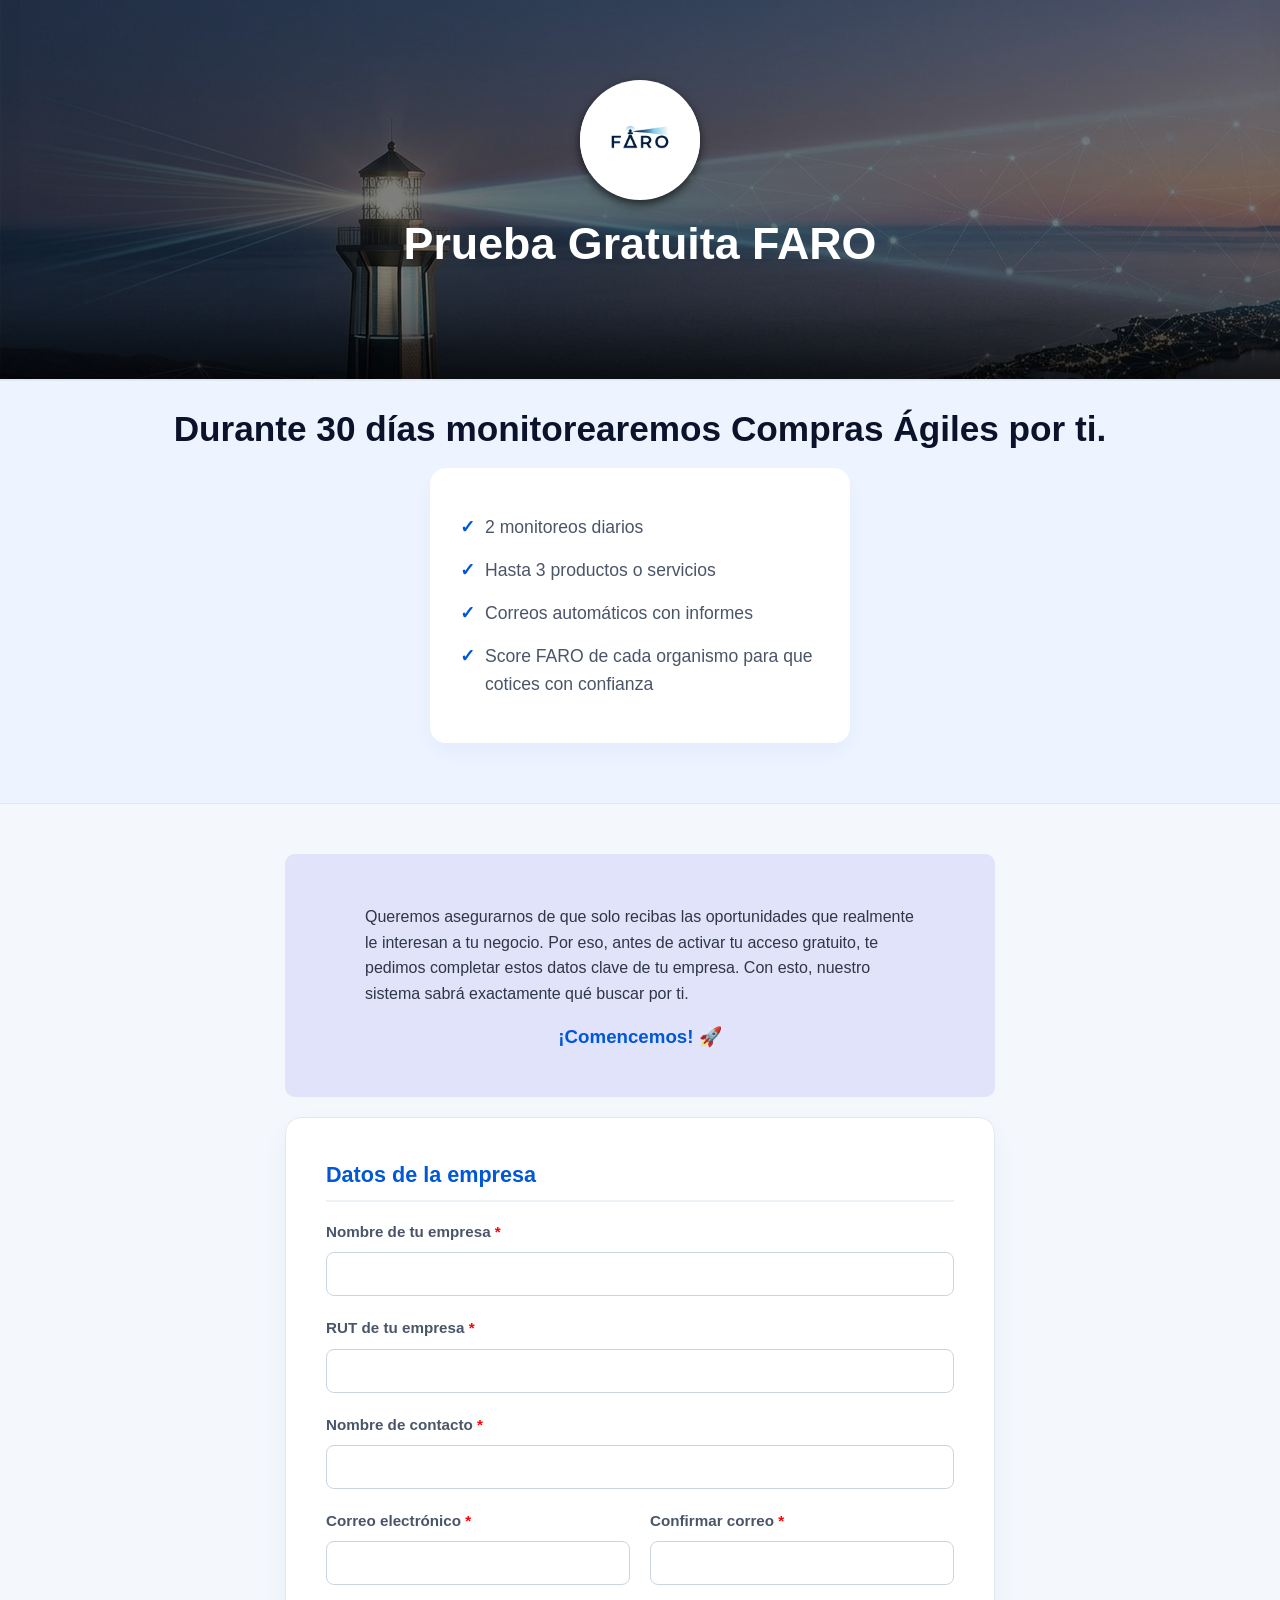
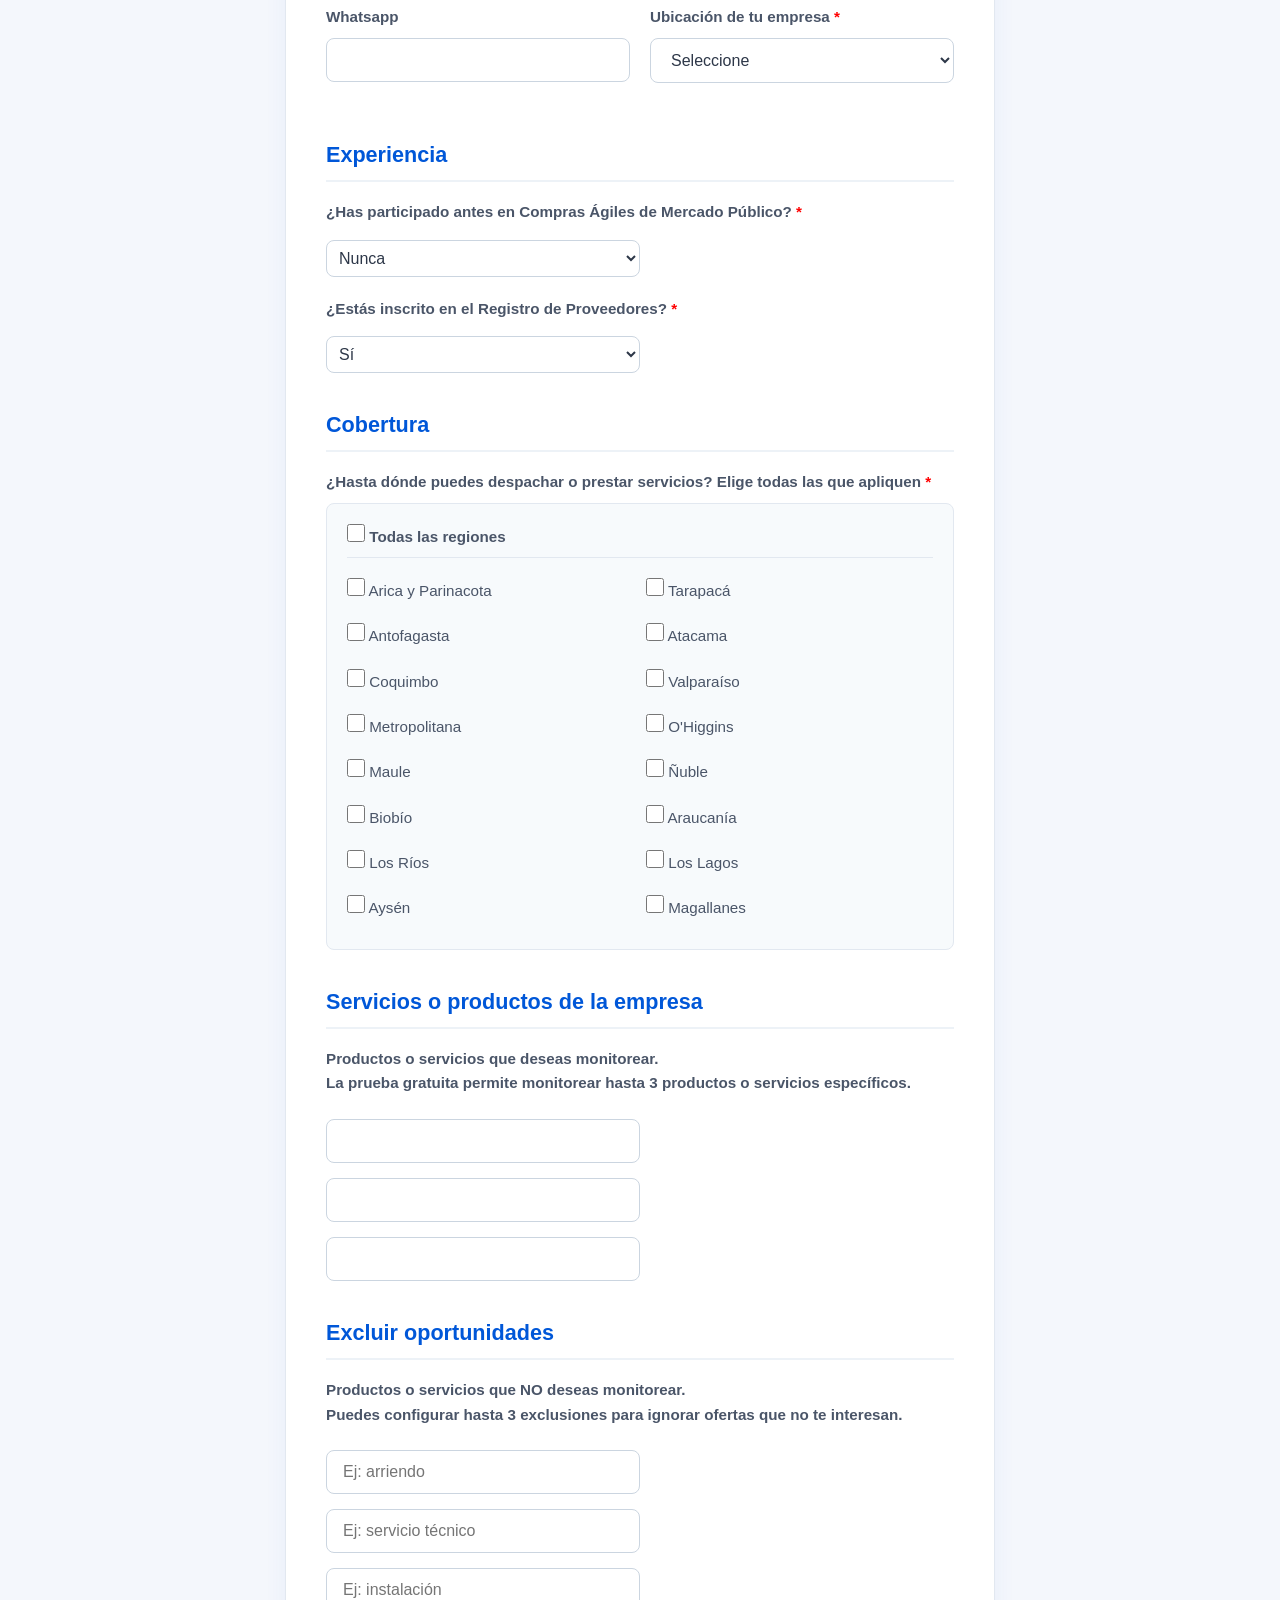
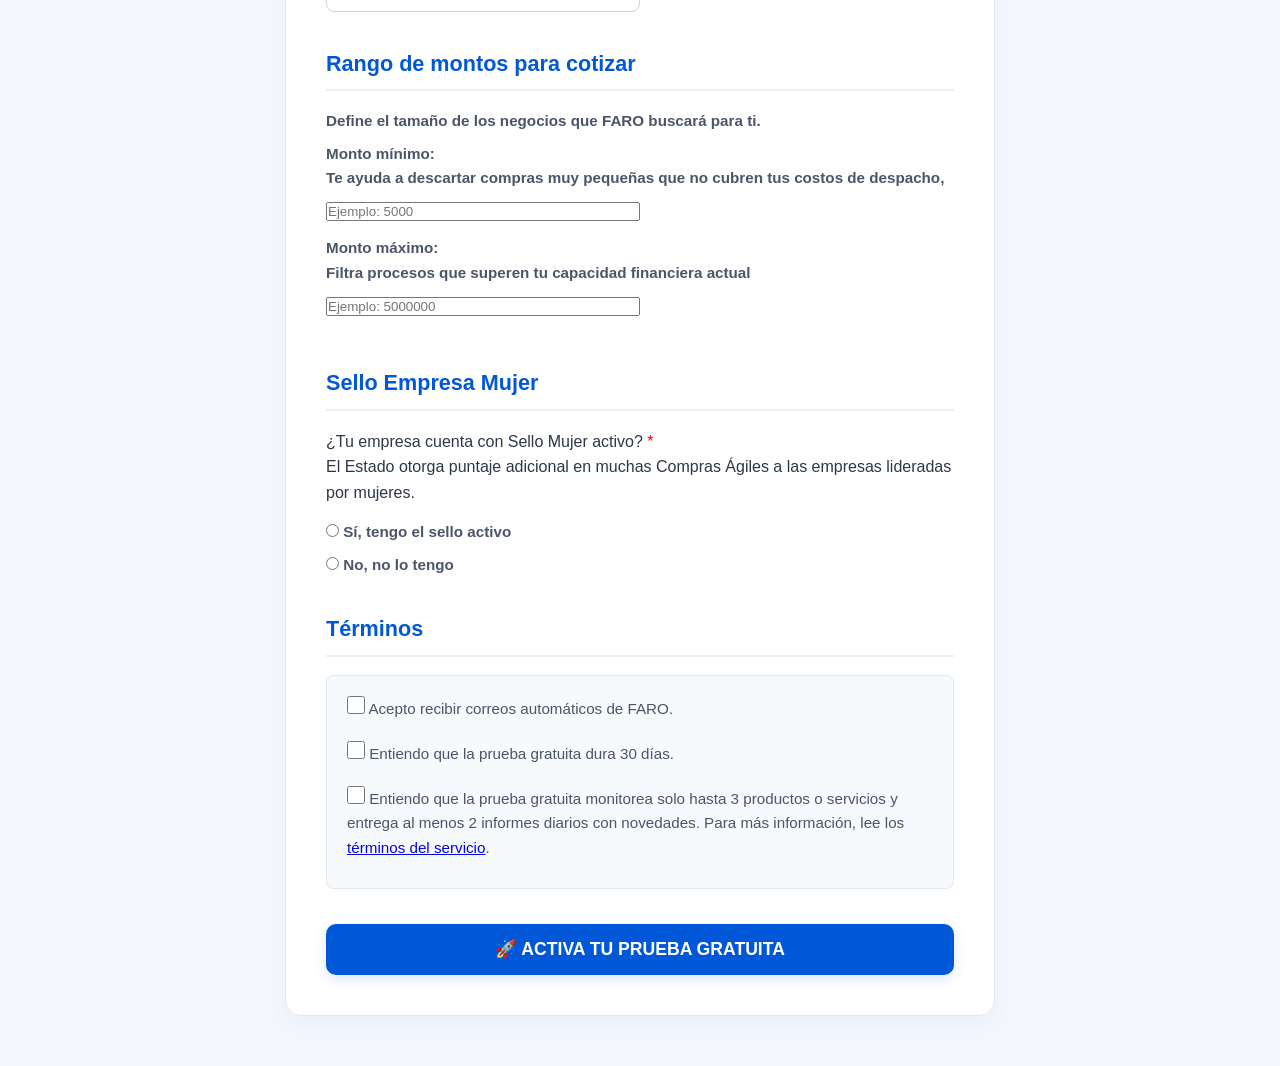
==== commit 7917b90e: "Update formulario.html" ====
--- a/formulario.html
+++ b/formulario.html
@@ -101,21 +101,22 @@
 
       <div class="form-group">
         <label for="experiencia" class="campo-requerido" title="Campo obligatorio">¿Has participado antes en Compras Ágiles de Mercado Público?</label>
-        <select id="experiencia">
+        <select id="experiencia" style="margin: 15px 0 0 0; width: 50%; display: block; padding: 8px;">
           <option>Nunca</option>
           <option>Sí, ocasionalmente</option>
           <option>Sí, frecuentemente</option>
         </select>
       </div>
 
-      <div class="form-group">
-        <label for="inscrito" class="campo-requerido" title="Campo obligatorio">¿Estás inscrito en el Registro de Proveedores?</label>
-        <select id="inscrito">
-          <option>Sí</option>
-          <option>No</option>
-          <option>No estoy seguro</option>
-        </select>
-      </div>
+<div class="form-group">
+  <label for="inscrito" class="campo-requerido" title="Campo obligatorio">¿Estás inscrito en el Registro de Proveedores?</label>
+  <!-- Aplicamos el margen, el 50% de ancho y display block para ordenar el flujo -->
+  <select id="inscrito" style="margin: 15px 0 0 0; width: 50%; display: block; padding: 8px;">
+    <option value="SI">Sí</option>
+    <option value="NO">No</option>
+    <option value="NO_SE">No estoy segura/o</option>
+  </select>
+</div>
 
       <h2>Cobertura</h2>
       <label class="campo-requerido" title="Campo obligatorio">
@@ -179,12 +180,12 @@
             <p><strong>Monto mínimo:</strong></p>
             <p>Te ayuda a descartar compras muy pequeñas que no cubren tus costos de despacho, </p>
           </label>
-          <input style="margin:0 0 15px 0; width:40%" type="text" class="campo-requerido" required="" placeholder="Ejemplo: 5000">
+          <input id="monto_min" type="number" style="margin:0 0 15px 0; width:50%" type="text" class="campo-requerido" required="" placeholder="Ejemplo: 5000">
           <label class="form-help" title="Campo obligatorio">
             <p><strong>Monto máximo:</strong></p> 
             <p>Filtra procesos que superen tu capacidad financiera actual</p>
           </label>
-          <input style="margin:0 0 15px 0; width:40%" type="text" class="campo-requerido" required="" placeholder="Ejemplo: 5000000">        
+          <input id="monto_max" type="number" style="margin:0 0 15px 0; width:50%" type="text" class="campo-requerido" required="" placeholder="Ejemplo: 5000000">        
       </div>      
 
    <h2>Sello Empresa Mujer</h2>
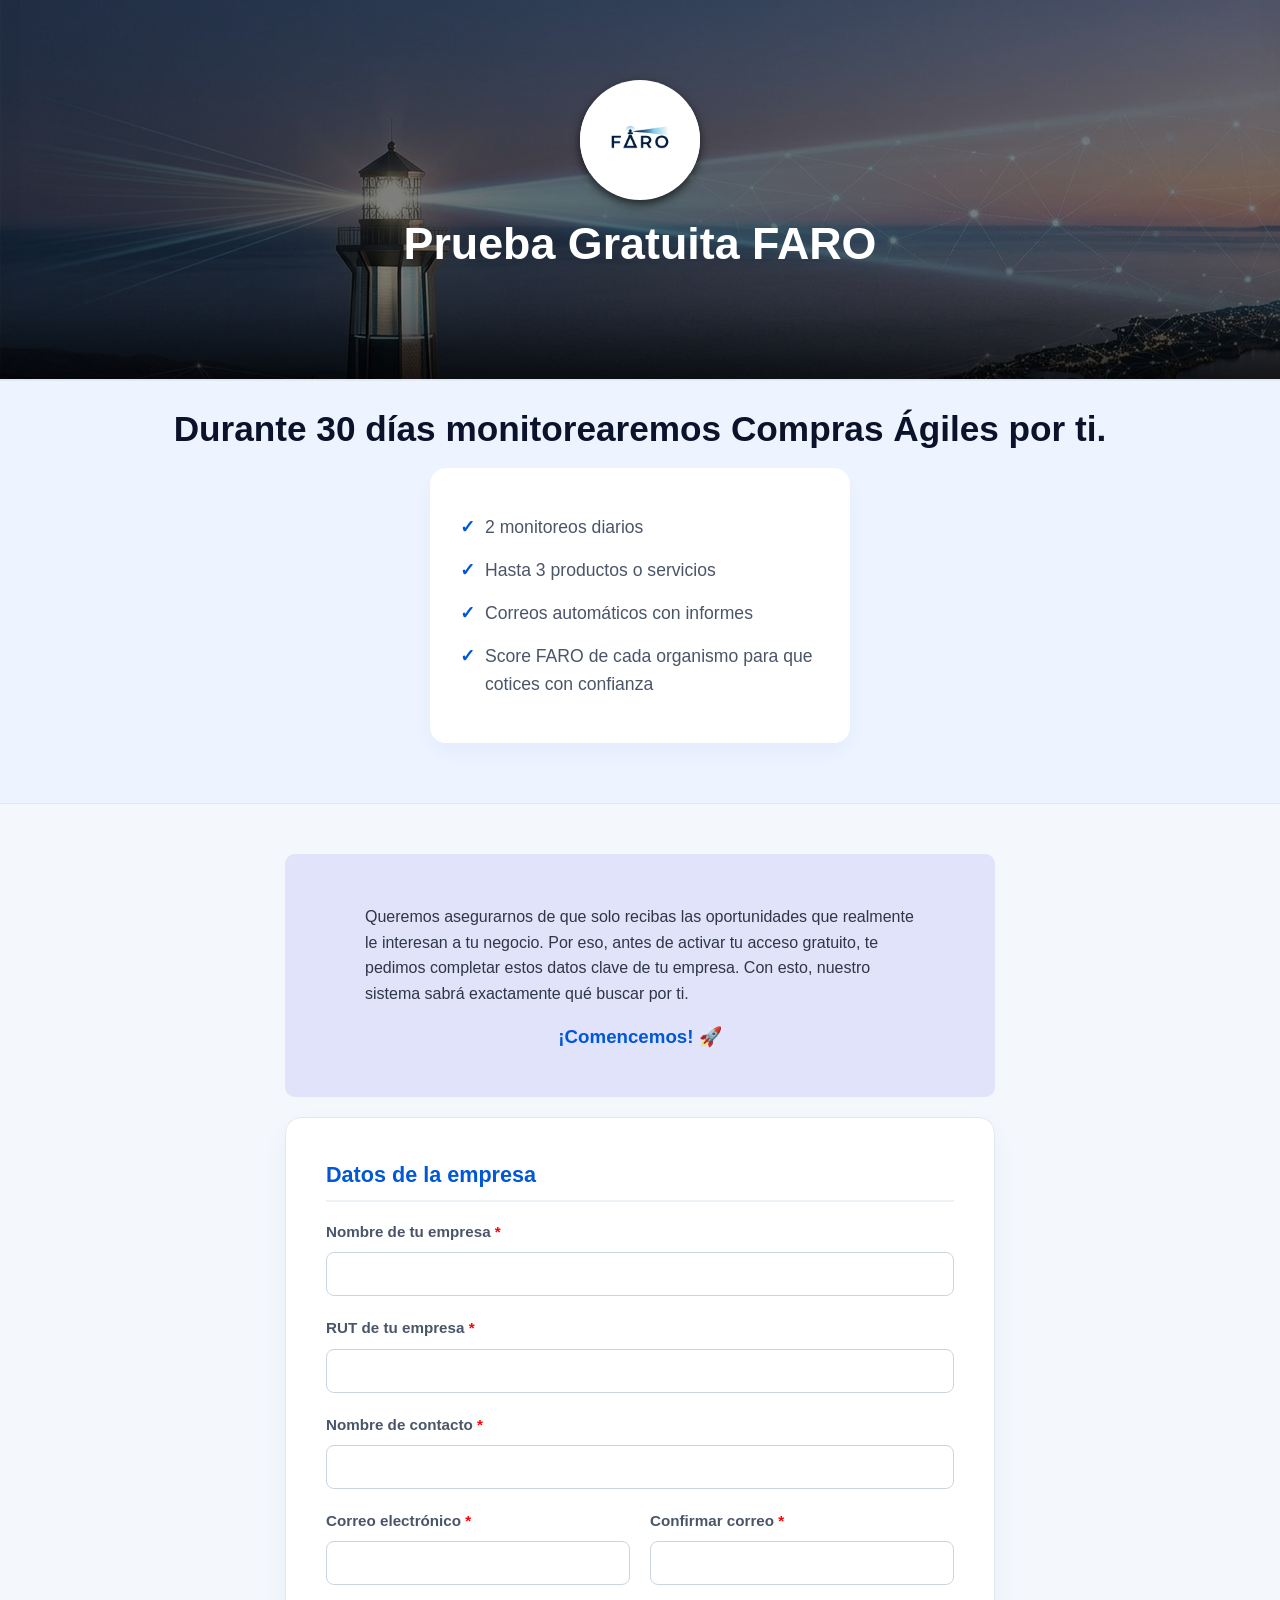
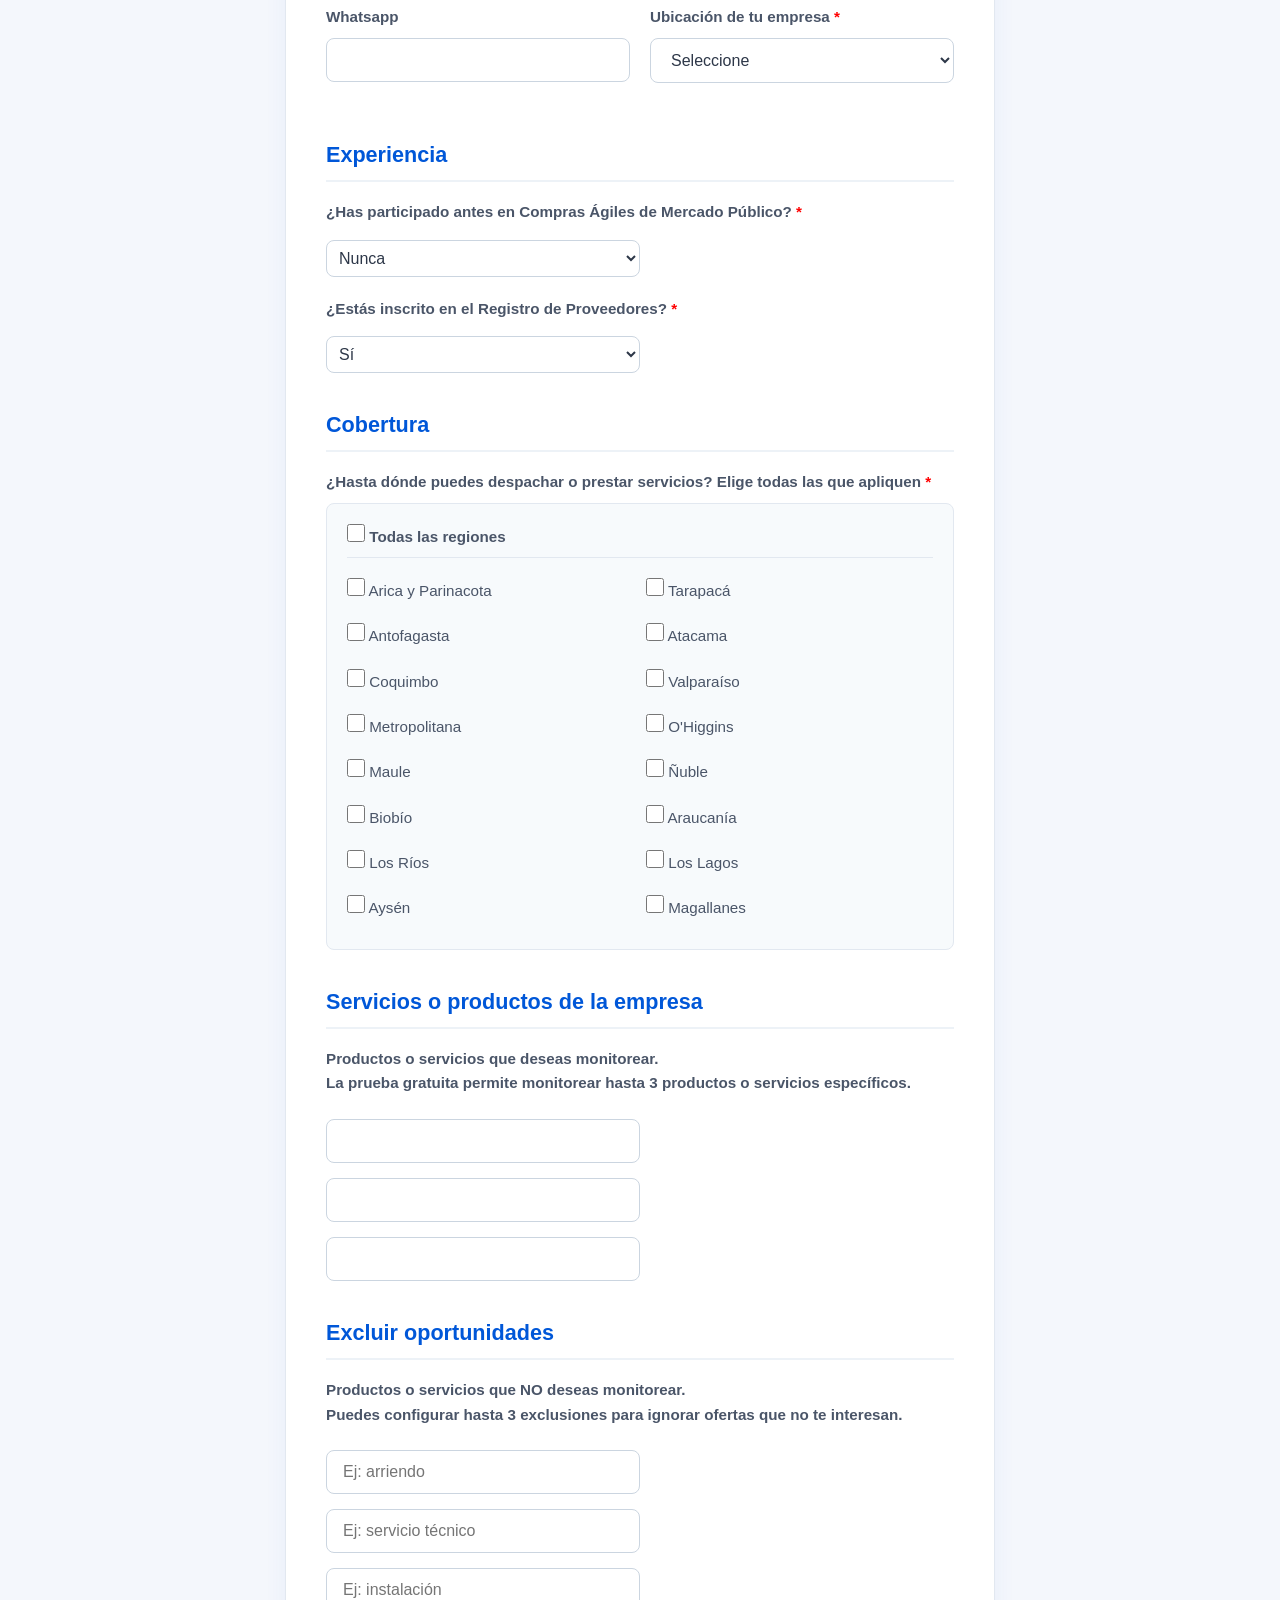
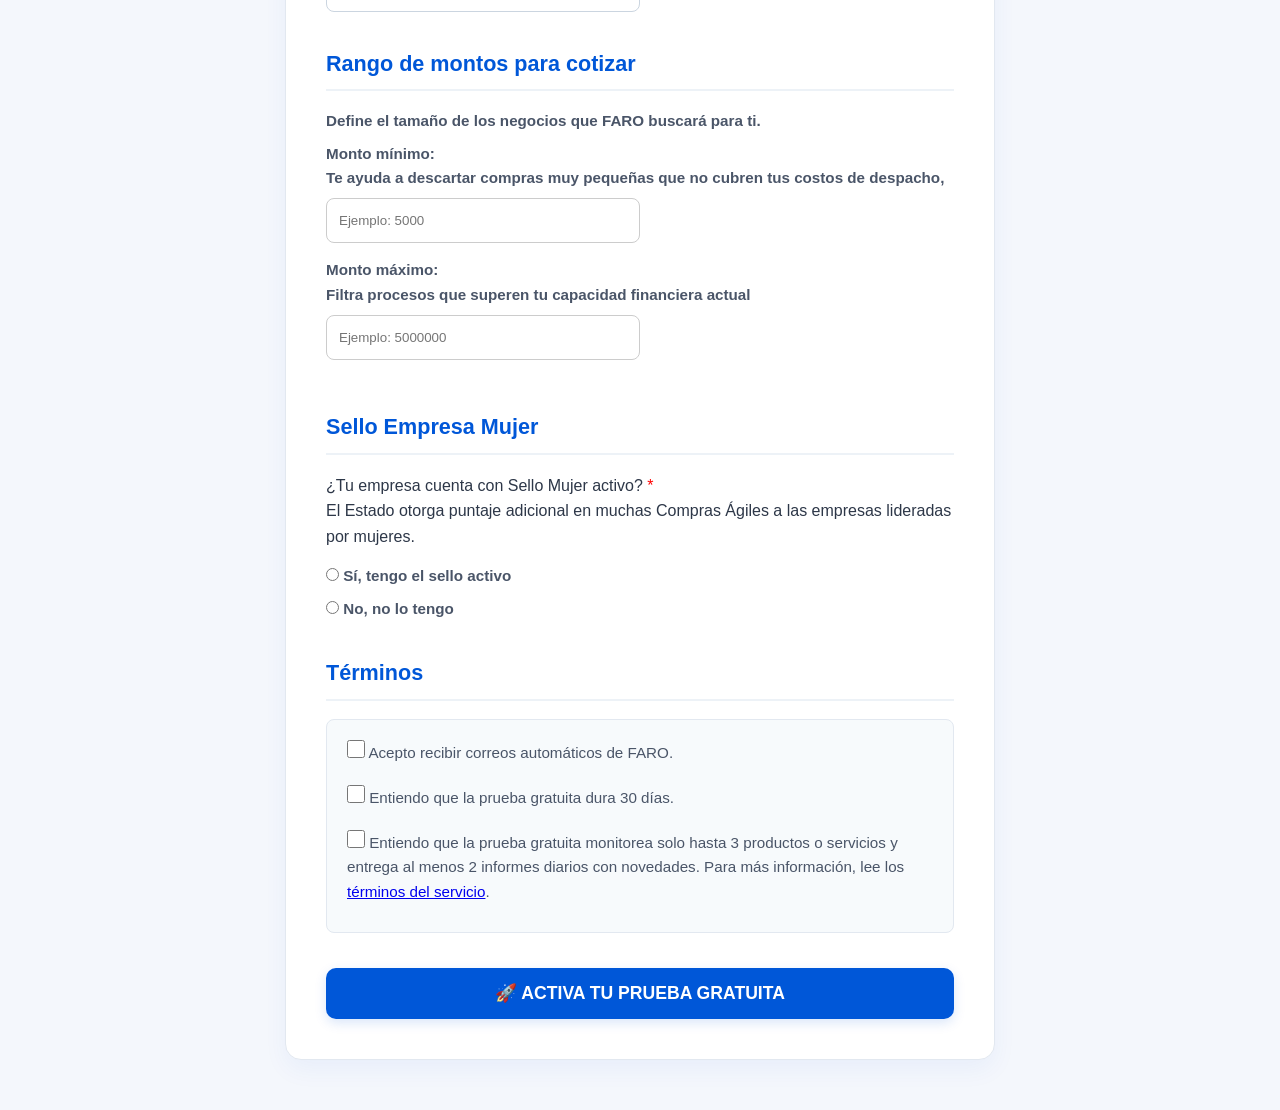
==== commit 0bd1b357: "Update formulario.html" ====
--- a/formulario.html
+++ b/formulario.html
@@ -180,12 +180,12 @@
             <p><strong>Monto mínimo:</strong></p>
             <p>Te ayuda a descartar compras muy pequeñas que no cubren tus costos de despacho, </p>
           </label>
-          <input id="monto_min" type="number" style="margin:0 0 15px 0; width:50%" type="text" class="campo-requerido" required="" placeholder="Ejemplo: 5000">
+          <input id="monto_min" type="number" style="margin:0 0 15px 0; width:50%; height:45px; border-radius: 8px; border: 1px solid #ccc; padding: 0 12px; box-sizing: border-box;" type="text" class="campo-requerido" required="" placeholder="Ejemplo: 5000">
           <label class="form-help" title="Campo obligatorio">
             <p><strong>Monto máximo:</strong></p> 
             <p>Filtra procesos que superen tu capacidad financiera actual</p>
           </label>
-          <input id="monto_max" type="number" style="margin:0 0 15px 0; width:50%" type="text" class="campo-requerido" required="" placeholder="Ejemplo: 5000000">        
+          <input id="monto_max" type="number" style="margin:0 0 15px 0; width:50%; height:45px; border-radius: 8px; border: 1px solid #ccc; padding: 0 12px; box-sizing: border-box;" type="text" class="campo-requerido" required="" placeholder="Ejemplo: 5000000">        
       </div>      
 
    <h2>Sello Empresa Mujer</h2>
